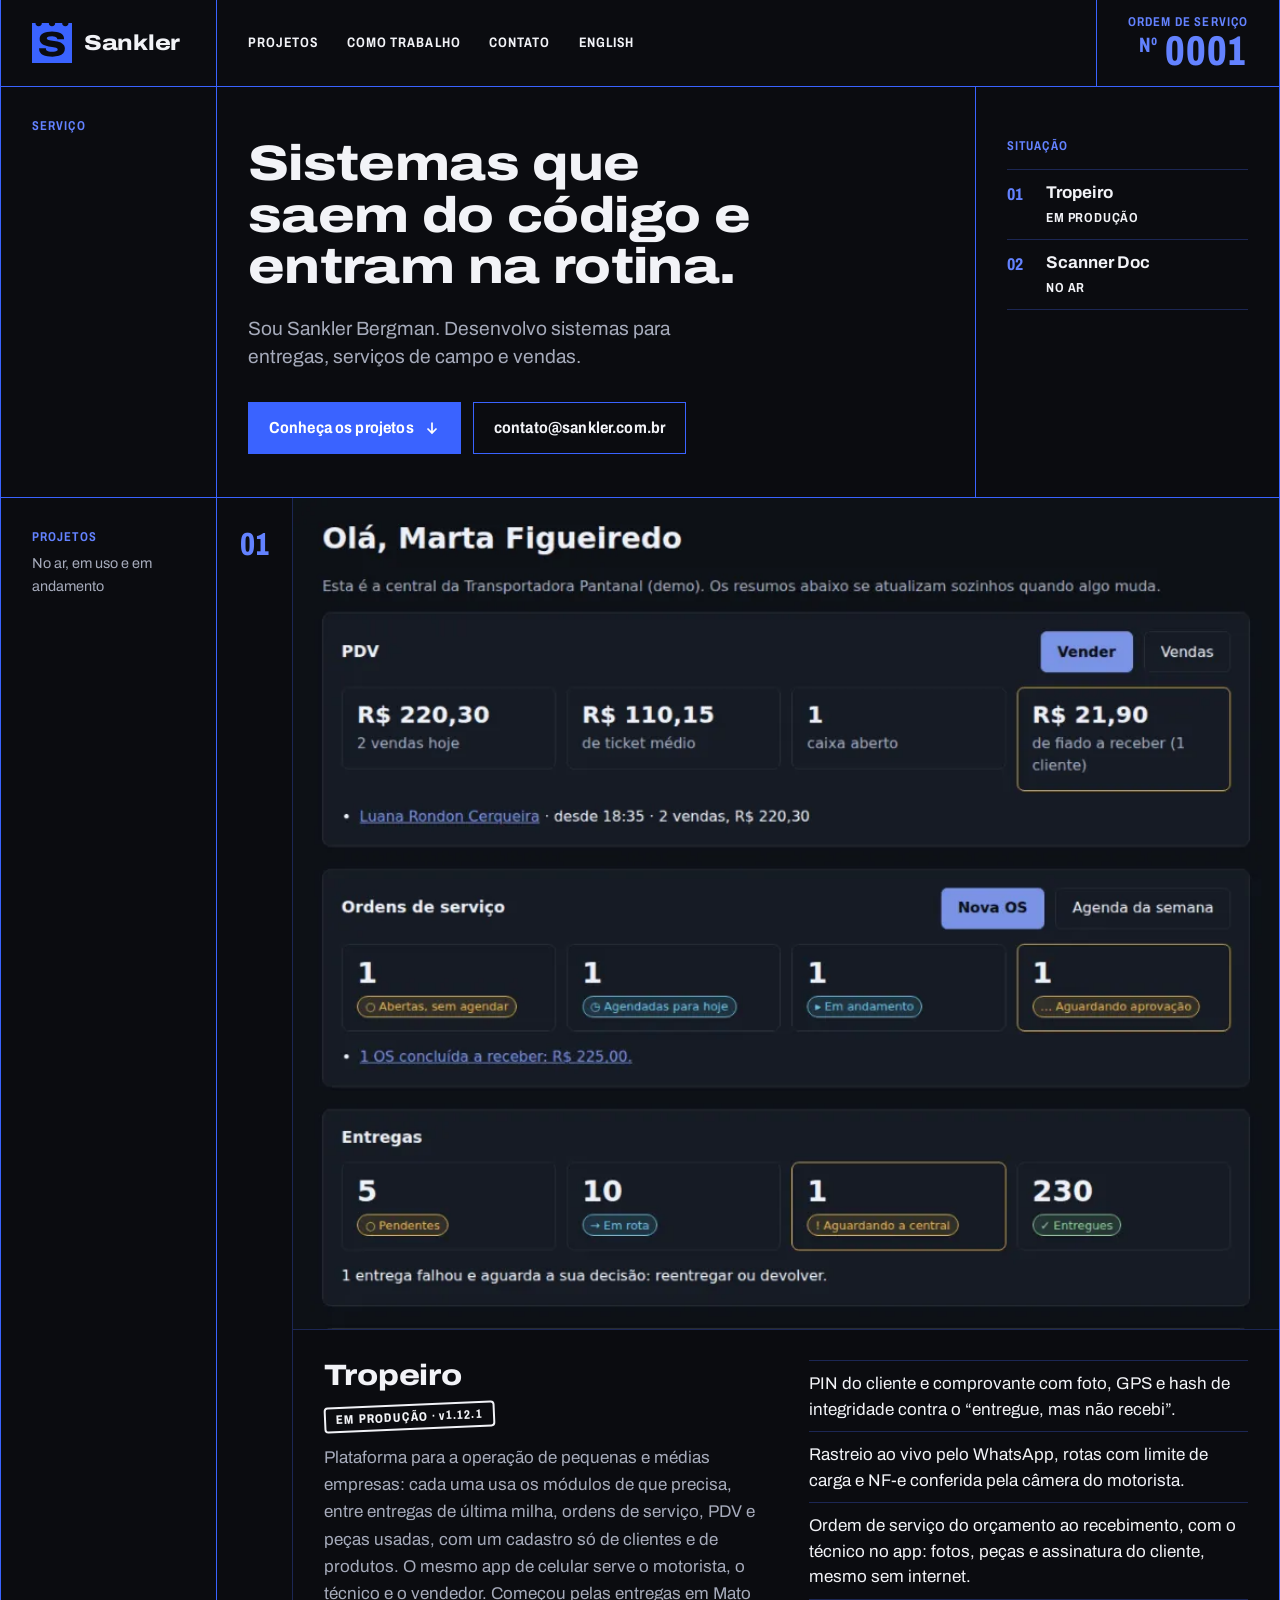
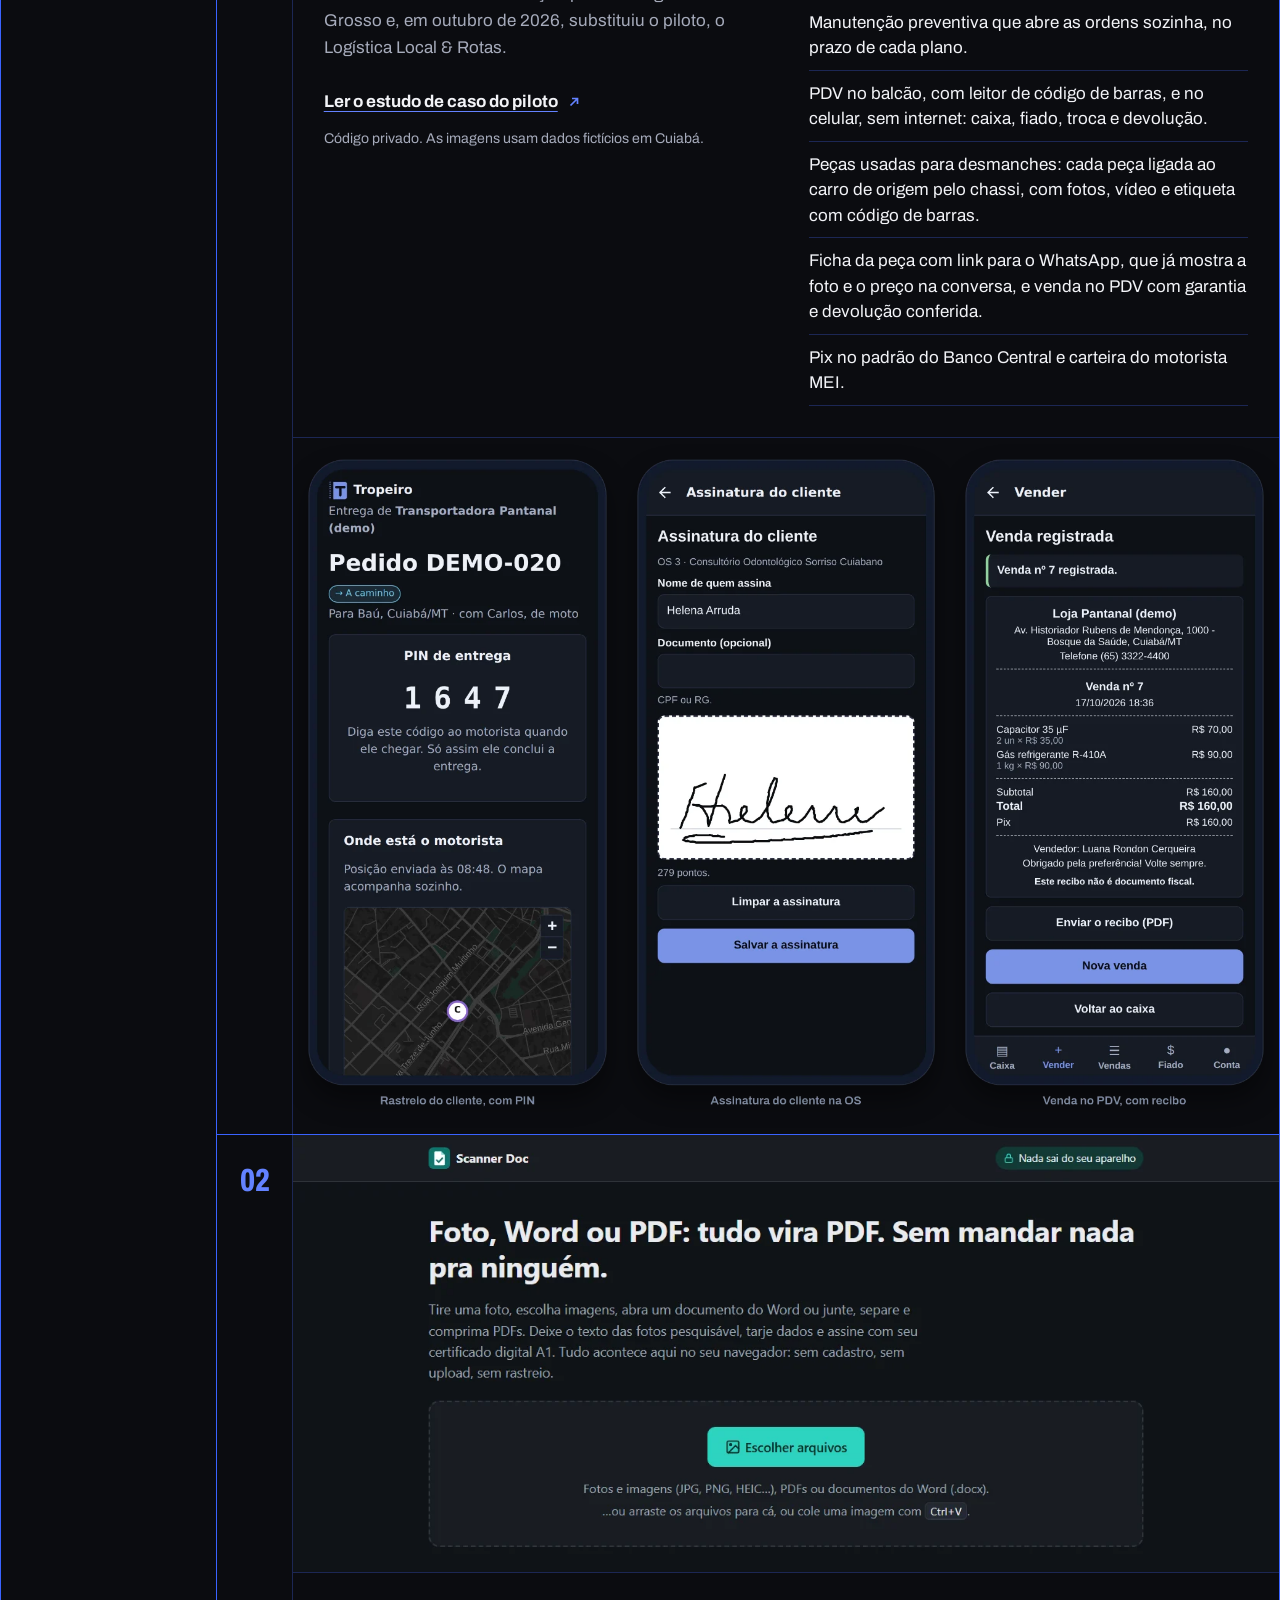
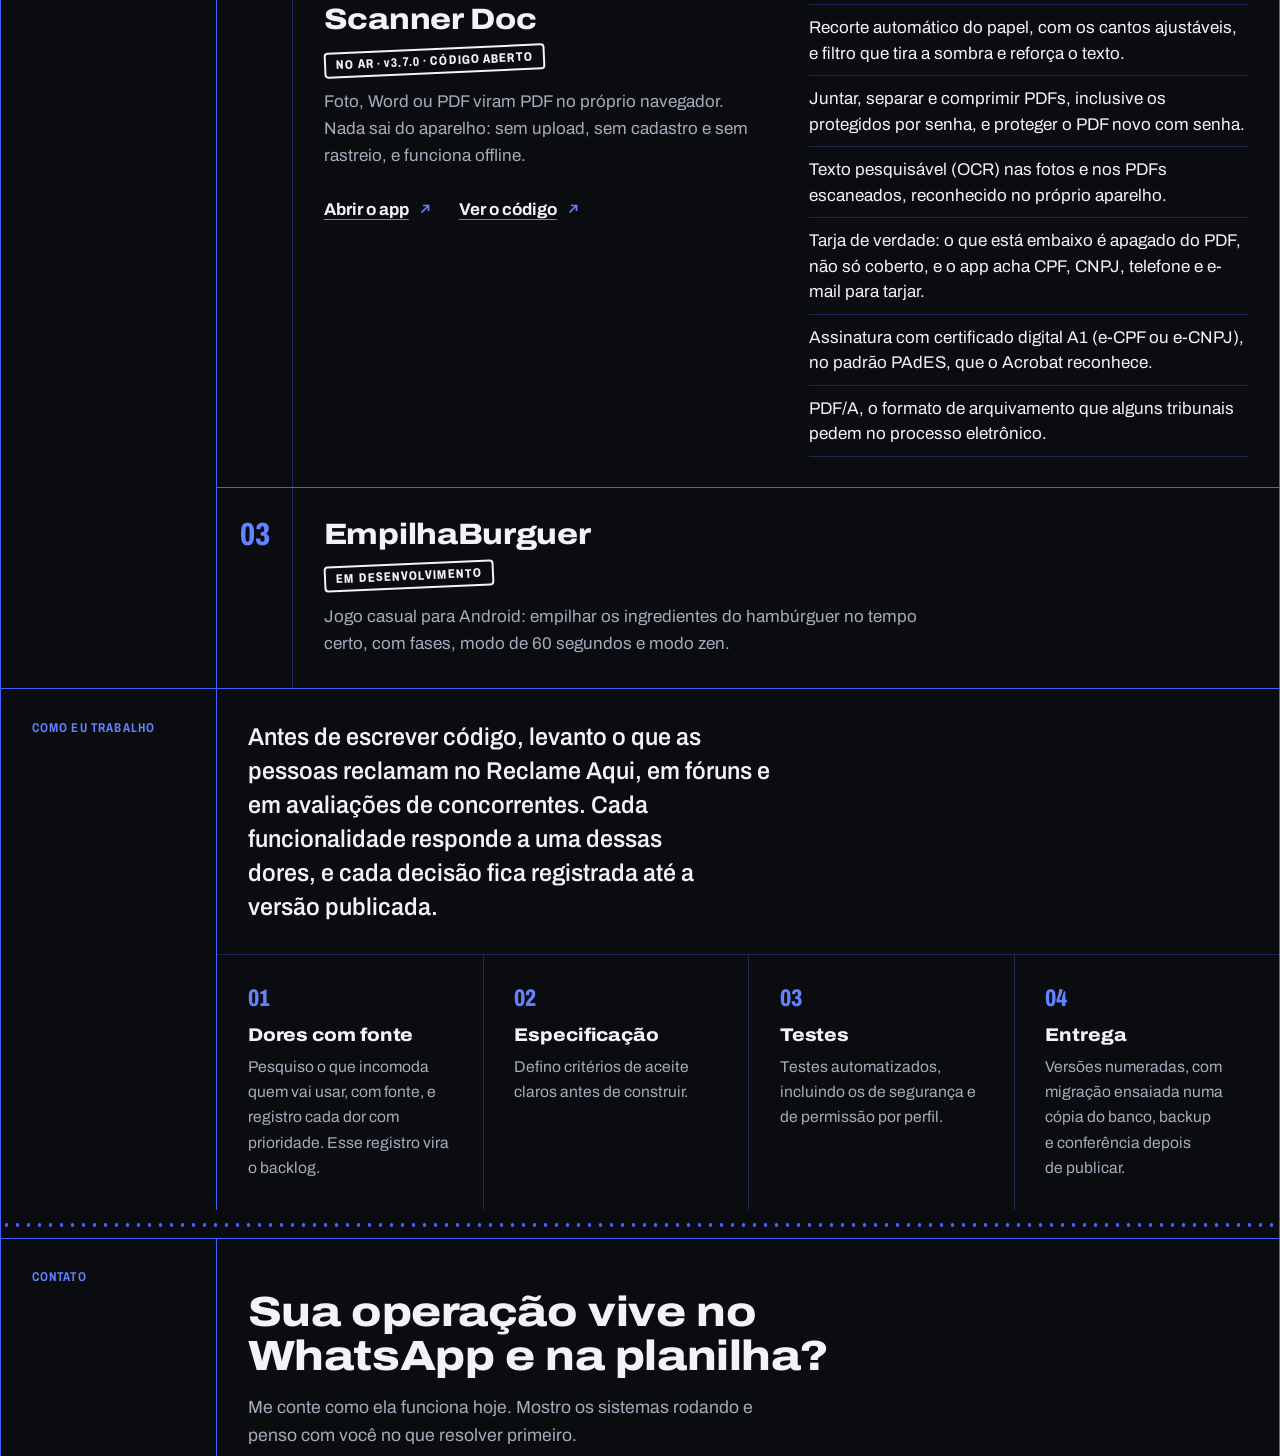
==== index.html @ 523b402a "fix: a pergunta do canhoto é o h2 da seção Contato (#4) A pergunta ("Sua operação vive no WhatsApp e" ====
<!doctype html>
<html lang="pt-BR">
<head>
  <meta charset="utf-8">
  <meta name="viewport" content="width=device-width, initial-scale=1">
  <title>Sankler Bergman · Sistemas para a operação de pequenas e médias empresas</title>
  <meta name="description" content="Desenvolvo sistemas para entregas, serviços de campo e vendas de pequenas e médias empresas, com painel web, app de celular e Pix, a partir das dores reais de quem usa.">
  <meta name="color-scheme" content="dark">
  <meta name="theme-color" content="#050608">
  <link rel="canonical" href="https://sankler.com.br/">
  <link rel="alternate" hreflang="pt-BR" href="https://sankler.com.br/">
  <link rel="alternate" hreflang="en" href="https://sankler.com.br/en/">
  <link rel="alternate" hreflang="x-default" href="https://sankler.com.br/">
  <link rel="icon" href="favicon.ico" sizes="32x32">
  <link rel="icon" href="favicon.svg" type="image/svg+xml">
  <link rel="apple-touch-icon" href="apple-touch-icon.png">
  <meta property="og:type" content="website">
  <meta property="og:locale" content="pt_BR">
  <meta property="og:url" content="https://sankler.com.br/">
  <meta property="og:title" content="Sankler Bergman · Sistemas para a operação de pequenas e médias empresas">
  <meta property="og:description" content="Entregas, serviços de campo e vendas, com painel web, app de celular e Pix, a partir das dores reais de quem usa.">
  <meta property="og:image" content="https://sankler.com.br/assets/og.png">
  <meta property="og:image:width" content="1200">
  <meta property="og:image:height" content="630">
  <meta name="twitter:card" content="summary_large_image">
  <link rel="preload" href="assets/fonts/archivo-latin.woff2" as="font" type="font/woff2" crossorigin>
  <link rel="stylesheet" href="assets/style.css">
</head>
<body>
  <a class="skip" href="#conteudo">Pular para o conteúdo</a>

  <div class="sheet">
    <header class="head">
      <a class="brand" href="./" aria-label="Sankler, página inicial">
        <img src="assets/brand/sankler-simbolo-reduzido.svg" width="40" height="40" alt="">
        <span class="brand-name">Sankler</span>
        <span class="brand-sub">Desenvolvimento de sistemas</span>
      </a>
      <nav class="nav" aria-label="Principal">
        <a href="#projetos">Projetos</a>
        <a href="#como-trabalho">Como trabalho</a>
        <a href="#contato">Contato</a>
        <a href="en/" hreflang="en" lang="en">English</a>
      </nav>
      <p class="order" aria-hidden="true"><span class="field">Ordem de serviço</span> <span class="order-no"><span class="order-sign">Nº</span> 0001</span></p>
    </header>

    <main id="conteudo">
      <section class="row" aria-labelledby="titulo">
        <div class="row-label row-label-quiet"><p class="field">Serviço</p></div>
        <div class="hero">
          <div class="hero-main">
            <h1 id="titulo">Sistemas que saem do código e entram na rotina.</h1>
            <p class="lead">Sou Sankler Bergman. Desenvolvo sistemas para entregas, serviços de campo e vendas.</p>
            <div class="actions">
              <a class="btn btn-primary" href="#projetos">Conheça os projetos <span class="icon icon-down" aria-hidden="true"></span></a>
              <a class="btn" href="mailto:contato@sankler.com.br?subject=Contato%20pelo%20site&amp;body=Empresa%3A%20%0D%0AO%20que%20voc%C3%AAs%20fazem%3A%20%0D%0AComo%20controlam%20a%20opera%C3%A7%C3%A3o%20hoje%3A%20%0D%0A">contato@sankler.com.br</a>
            </div>
          </div>
          <nav class="index" aria-labelledby="titulo-situacao">
            <p class="field" id="titulo-situacao">Situação</p>
            <ol class="index-list">
              <li><a href="#tropeiro"><span class="index-n">01</span><span class="index-t">Tropeiro</span><span class="index-s">Em produção</span></a></li>
              <li><a href="#scanner"><span class="index-n">02</span><span class="index-t">Scanner Doc</span><span class="index-s">No ar</span></a></li>
            </ol>
          </nav>
        </div>
      </section>

      <section id="projetos" class="row" aria-labelledby="titulo-projetos">
        <div class="row-label">
          <h2 class="field" id="titulo-projetos">Projetos</h2>
          <p class="label-note">No ar, em uso e em andamento</p>
        </div>
        <div class="items">
          <article class="item" id="tropeiro" aria-labelledby="titulo-tropeiro">
            <p class="item-n" aria-hidden="true">01</p>
            <div class="item-body">
              <div class="item-text">
                <div class="item-head">
                  <h3 id="titulo-tropeiro">Tropeiro</h3>
                  <p class="stamp">Em produção · <span class="ver">v1.12.1</span></p>
                </div>
                <p>Plataforma para a operação de pequenas e médias empresas: cada uma usa os módulos de que precisa, entre entregas de última milha, ordens de serviço, PDV e peças usadas, com um cadastro só de clientes e de produtos. O mesmo app de celular serve o motorista, o técnico e o vendedor. Começou pelas entregas em Mato Grosso e, em outubro de 2026, substituiu o piloto, o Logística Local &amp; Rotas.</p>
                <p class="links"><a class="go" href="https://github.com/sanklerbergman/logistica-local-rotas-case">Ler o estudo de caso do piloto</a></p>
                <p class="note">Código privado. As imagens usam dados fictícios em Cuiabá.</p>
              </div>
              <ul class="lines">
                <li>PIN do cliente e comprovante com foto, GPS e hash de integridade contra o “entregue, mas não recebi”.</li>
                <li>Rastreio ao vivo pelo WhatsApp, rotas com limite de carga e NF-e conferida pela câmera do motorista.</li>
                <li>Ordem de serviço do orçamento ao recebimento, com o técnico no app: fotos, peças e assinatura do cliente, mesmo sem internet.</li>
                <li>Manutenção preventiva que abre as ordens sozinha, no prazo de cada plano.</li>
                <li>PDV no balcão, com leitor de código de barras, e no celular, sem internet: caixa, fiado, troca e devolução.</li>
                <li>Peças usadas para desmanches: cada peça ligada ao carro de origem pelo chassi, com fotos, vídeo e etiqueta com código de barras.</li>
                <li>Ficha da peça com link para o WhatsApp, que já mostra a foto e o preço na conversa, e venda no PDV com garantia e devolução conferida.</li>
                <li>Pix no padrão do Banco Central e carteira do motorista MEI.</li>
              </ul>
            </div>
            <figure class="item-media">
              <picture>
                <source media="(max-width: 760px)" srcset="assets/img/painel-inicio-escuro-celular.webp" width="912" height="768">
                <img src="assets/img/painel-inicio-escuro.webp" width="1440" height="900" alt="Início da central do Tropeiro, com os resumos ao vivo do PDV, das ordens de serviço e das entregas da empresa" fetchpriority="high">
              </picture>
            </figure>
            <figure class="item-media-end phones">
              <img src="assets/img/celular-rastreio-escuro.webp" width="533" height="1129" loading="lazy" alt="Rastreio do pedido no celular do cliente, com o PIN que confirma o recebimento e o motorista no mapa">
              <img src="assets/img/celular-os-escuro.webp" width="533" height="1129" loading="lazy" alt="App do técnico com a assinatura do cliente, feita com o dedo, na ordem de serviço">
              <img src="assets/img/celular-pdv-escuro.webp" width="533" height="1129" loading="lazy" alt="Venda registrada no PDV do celular, com o recibo, o pagamento por Pix e o botão para enviar o PDF">
            </figure>
          </article>

          <article class="item" id="scanner" aria-labelledby="titulo-scanner">
            <p class="item-n" aria-hidden="true">02</p>
            <div class="item-body">
              <div class="item-text">
                <div class="item-head">
                  <h3 id="titulo-scanner">Scanner Doc</h3>
                  <p class="stamp">No ar · <span class="ver">v3.7.0</span> · código aberto</p>
                </div>
                <p>Foto, Word ou PDF viram PDF no próprio navegador. Nada sai do aparelho: sem upload, sem cadastro e sem rastreio, e funciona offline.</p>
                <p class="links">
                  <a class="go" href="https://scanner.sankler.com.br/">Abrir o app</a>
                  <a class="go" href="https://github.com/sanklerbergman/doc-scanner-pdf-engine">Ver o código</a>
                </p>
              </div>
              <ul class="lines">
                <li>Recorte automático do papel, com os cantos ajustáveis, e filtro que tira a sombra e reforça o texto.</li>
                <li>Juntar, separar e comprimir PDFs, inclusive os protegidos por senha, e proteger o PDF novo com senha.</li>
                <li>Texto pesquisável (OCR) nas fotos e nos PDFs escaneados, reconhecido no próprio aparelho.</li>
                <li>Tarja de verdade: o que está embaixo é apagado do PDF, não só coberto, e o app acha CPF, CNPJ, telefone e e-mail para tarjar.</li>
                <li>Assinatura com certificado digital A1 (e-CPF ou e-CNPJ), no padrão PAdES, que o Acrobat reconhece.</li>
                <li>PDF/A, o formato de arquivamento que alguns tribunais pedem no processo eletrônico.</li>
              </ul>
            </div>
            <figure class="item-media crop-top">
              <img src="assets/img/scanner-escuro.webp" width="1280" height="800" loading="lazy" alt="Tela inicial do Scanner Doc: botão para escolher fotos, PDFs ou documentos do Word e a garantia de que nada sai do aparelho">
            </figure>
          </article>

          <article class="item item-slim" id="empilhaburguer" aria-labelledby="titulo-empilhaburguer">
            <p class="item-n" aria-hidden="true">03</p>
            <div class="item-body">
              <div class="item-head">
                <h3 id="titulo-empilhaburguer">EmpilhaBurguer</h3>
                <p class="stamp">Em desenvolvimento</p>
              </div>
              <p>Jogo casual para Android: empilhar os ingredientes do hambúrguer no tempo certo, com fases, modo de 60 segundos e modo zen.</p>
            </div>
          </article>
        </div>
      </section>

      <section id="como-trabalho" class="row" aria-labelledby="titulo-metodo">
        <div class="row-label"><h2 class="field" id="titulo-metodo">Como eu trabalho</h2></div>
        <div class="method">
          <p class="method-lead">Antes de escrever código, levanto o que as pessoas reclamam no Reclame Aqui, em fóruns e em avaliações de concorrentes. Cada funcionalidade responde a uma dessas dores, e cada decisão fica registrada até a versão publicada.</p>
          <ol class="steps">
            <li>
              <h3>Dores com fonte</h3>
              <p>Pesquiso o que incomoda quem vai usar, com fonte, e registro cada dor com prioridade. Esse registro vira o backlog.</p>
            </li>
            <li>
              <h3>Especificação</h3>
              <p>Defino critérios de aceite claros antes de construir.</p>
            </li>
            <li>
              <h3>Testes</h3>
              <p>Testes automatizados, incluindo os de segurança e de permissão por perfil.</p>
            </li>
            <li>
              <h3>Entrega</h3>
              <p>Versões numeradas, com migração ensaiada numa cópia do banco, backup e conferência depois de publicar.</p>
            </li>
          </ol>
        </div>
      </section>

      <section id="contato" class="row row-stub" aria-labelledby="titulo-contato">
        <div class="row-label row-label-quiet"><p class="field">Contato</p></div>
        <div class="contact">
          <h2 class="contact-q" id="titulo-contato">Sua operação vive no WhatsApp e na planilha?</h2>
          <p class="contact-text">Me conte como ela funciona hoje. Mostro os sistemas rodando e penso com você no que resolver primeiro.</p>
          <div class="actions">
            <a class="btn btn-primary" href="mailto:contato@sankler.com.br?subject=Contato%20pelo%20site&amp;body=Empresa%3A%20%0D%0AO%20que%20voc%C3%AAs%20fazem%3A%20%0D%0AComo%20controlam%20a%20opera%C3%A7%C3%A3o%20hoje%3A%20%0D%0A">contato@sankler.com.br</a>
            <a class="btn" href="https://www.linkedin.com/in/sankler-bergman-64962511b/">Falar no LinkedIn</a>
            <a class="btn" href="https://github.com/sanklerbergman">Ver o GitHub</a>
          </div>
        </div>
      </section>
    </main>

    <footer class="row foot">
      <div class="row-label"><p>© 2026 Sankler Bergman</p></div>
      <div class="foot-text"><p>Sem cookies. Visitas contadas pelo Cloudflare Web Analytics.</p><p class="version">v1.7.1</p></div>
    </footer>
  </div>
  <!-- Cloudflare Web Analytics --><script type='module' src='https://static.cloudflareinsights.com/beacon.min.js' data-cf-beacon='{"token": "7807c7852e47422086e274342e7d65ed"}'></script><!-- End Cloudflare Web Analytics -->
</body>
</html>
---- assets/style.css ----
/* sankler.com.br: uma folha só. A página é um talão de ordem de serviço:
   o azul da marca imprime a grade e os rótulos, o branco é o que foi preenchido.
   Sempre no tema escuro. */

@font-face {
  font-family: "Archivo";
  src: url("fonts/archivo-latin.woff2") format("woff2");
  font-weight: 100 900;
  font-stretch: 62% 125%;
  font-style: normal;
  font-display: swap;
}

:root {
  --desk: #050608;
  --paper: #0b0c10;
  --ink: #f2f3f7;
  --ink-soft: #a6abbb;
  --brand: #3a63ff;
  --brand-strong: #2a4ff0;
  --on-brand: #ffffff;
  --line: #3a63ff;
  --spot: #6382ff;
  --spot-rule: #1c2754;
  --spot-wash: #121a3a;
  --stamp: #f2f3f7;
  --sheet: 1600px;
  --label: 13.5rem;
  --pad: clamp(20px, 2.4vw, 32px);
  --ease-out: cubic-bezier(0.16, 1, 0.3, 1);
  color-scheme: dark;
}

*,
*::before,
*::after { box-sizing: border-box; }

html {
  -webkit-text-size-adjust: 100%;
  scroll-behavior: smooth;
  scrollbar-color: var(--brand) var(--desk);
}

body {
  margin: 0;
  background: var(--desk);
  color: var(--ink);
  font-family: "Archivo", "Segoe UI", system-ui, -apple-system, Roboto, "Helvetica Neue", Arial, sans-serif;
  font-size: 1.0625rem;
  line-height: 1.6;
  text-rendering: optimizeLegibility;
}

::selection { background: var(--brand); color: var(--on-brand); }

img, picture { display: block; max-width: 100%; height: auto; }

a {
  color: inherit;
  text-decoration-color: var(--spot);
  text-decoration-thickness: 1px;
  text-underline-offset: 4px;
}
a:hover { color: var(--spot); text-decoration-thickness: 2px; }

:focus-visible { outline: 2px solid var(--spot); outline-offset: 3px; }

h1, h2, h3 { margin: 0; text-wrap: balance; }
p { margin: 0; text-wrap: pretty; }
figure { margin: 0; }

.skip {
  position: absolute; left: 12px; top: -60px; z-index: 10;
  padding: 10px 14px;
  background: var(--brand); color: var(--on-brand); font-weight: 650; text-decoration: none;
}
.skip:focus { top: 12px; }
.skip:hover { color: var(--on-brand); }

/* Rótulo impresso: a voz do talão. */

.field {
  color: var(--spot);
  font-size: 0.8rem;
  font-weight: 650;
  font-stretch: 75%;
  letter-spacing: 0.09em;
  line-height: 1.3;
  text-transform: uppercase;
}

/* A folha */

.sheet {
  max-width: var(--sheet);
  margin-inline: auto;
  background: var(--paper);
  border-inline: 1px solid var(--line);
  /* O carimbo entra em scale(1.7) e passaria da borda no celular. clip corta sem criar rolagem e não quebra sticky. */
  overflow-x: clip;
}

@media (min-width: 1664px) {
  .sheet { margin-block: 32px; border-block: 1px solid var(--line); }
}

.row {
  display: grid;
  grid-template-columns: var(--label) minmax(0, 1fr);
  border-top: 1px solid var(--line);
}

.row-label {
  padding: var(--pad);
  border-right: 1px solid var(--line);
}

.label-note { color: var(--ink-soft); font-size: 0.9rem; margin-top: 6px; }

section { scroll-margin-top: 12px; }

/* Cabeçalho do talão */

.head {
  display: grid;
  grid-template-columns: var(--label) minmax(0, 1fr) auto;
  align-items: stretch;
}

.brand {
  display: grid;
  grid-template-columns: auto 1fr;
  column-gap: 12px;
  align-content: center;
  align-items: center;
  padding: 18px var(--pad);
  border-right: 1px solid var(--line);
  color: var(--ink);
  text-decoration: none;
}
.brand:hover { color: var(--ink); }
.brand img { width: 40px; height: 40px; align-self: center; }
.brand-name { font-size: 1.35rem; font-weight: 800; font-stretch: 118%; letter-spacing: -0.01em; line-height: 1.05; }
/* O subtítulo só cabe numa linha no celular, onde a marca tem a largura toda. */
.brand-sub { display: none; color: var(--ink-soft); font-size: 0.8rem; font-stretch: 80%; line-height: 1.3; }

.nav {
  display: flex;
  flex-wrap: wrap;
  align-items: center;
  gap: 0 4px;
  padding: 10px calc(var(--pad) - 12px);
}
.nav a {
  display: inline-flex; align-items: center; min-height: 44px; padding: 0 12px;
  color: var(--ink);
  font-size: 0.86rem; font-weight: 650; font-stretch: 78%;
  letter-spacing: 0.08em; text-transform: uppercase; text-decoration: none;
}
.nav a:hover { color: var(--spot); text-decoration: underline; text-decoration-thickness: 2px; }

.order {
  display: flex; flex-direction: column; justify-content: center; align-items: flex-end;
  padding: 14px var(--pad);
  border-left: 1px solid var(--line);
  text-align: right;
}
.order-no {
  color: var(--spot);
  font-size: 2.6rem; font-weight: 800; font-stretch: 70%;
  font-variant-numeric: tabular-nums;
  letter-spacing: 0.02em; line-height: 1;
}
.order-sign { font-size: 0.5em; font-weight: 700; letter-spacing: 0; vertical-align: 0.6em; margin-right: 2px; }

/* Serviço */

.hero {
  display: grid;
  grid-template-columns: minmax(0, 1fr) 19rem;
}

.hero-main { padding: clamp(28px, 4vw, 56px) var(--pad) clamp(28px, 3.4vw, 48px); }

.hero h1 {
  font-size: clamp(2.1rem, 3.9vw, 4.5rem);
  font-weight: 800;
  font-stretch: 118%;
  letter-spacing: -0.012em;
  line-height: 1.03;
}

.lead {
  color: var(--ink-soft);
  font-size: clamp(1.1rem, 1.5vw, 1.3rem);
  line-height: 1.5;
  max-width: 44ch;
  margin-top: 22px;
}

.actions { display: flex; flex-wrap: wrap; gap: 12px; margin-top: 30px; }

.btn {
  display: inline-flex; align-items: center; justify-content: center; gap: 10px;
  min-height: 48px; padding: 12px 20px;
  border: 1px solid var(--line);
  background: transparent; color: var(--ink);
  font-size: 1rem; font-weight: 700; font-stretch: 88%; letter-spacing: 0.01em;
  text-decoration: none;
  transition: background-color 0.18s var(--ease-out), color 0.18s var(--ease-out);
}
.btn:hover { background: var(--spot-wash); color: var(--ink); }
.btn-primary { background: var(--brand); border-color: var(--brand); color: var(--on-brand); }
.btn-primary:hover { background: var(--brand-strong); color: var(--on-brand); }

.icon {
  display: inline-block; flex: none; width: 1em; height: 1em;
  background: currentColor;
  -webkit-mask: var(--glyph) center / contain no-repeat;
  mask: var(--glyph) center / contain no-repeat;
}
.icon-down { --glyph: url("data:image/svg+xml,%3Csvg xmlns='http://www.w3.org/2000/svg' viewBox='0 0 16 16'%3E%3Cpath d='M8 2.5v10M3.5 8.5 8 13l4.5-4.5' fill='none' stroke='%23000' stroke-width='1.7'/%3E%3C/svg%3E"); }

.index {
  display: flex; flex-direction: column;
  padding: clamp(28px, 4vw, 56px) var(--pad) var(--pad);
  border-left: 1px solid var(--line);
}
.index-list { list-style: none; margin: 14px 0 0; padding: 0; border-top: 1px solid var(--spot-rule); }
.index-list li { border-bottom: 1px solid var(--spot-rule); }
.index-list a {
  display: grid; grid-template-columns: 2.1rem 1fr; column-gap: 6px;
  padding: 12px 0 11px;
  text-decoration: none;
}
.index-n {
  grid-row: span 2;
  color: var(--spot); font-weight: 750; font-stretch: 75%;
  font-variant-numeric: tabular-nums; line-height: 1.5;
}
.index-t { font-weight: 700; line-height: 1.3; }
.index-s { color: var(--stamp); font-size: 0.82rem; font-weight: 650; font-stretch: 80%; letter-spacing: 0.06em; text-transform: uppercase; margin-top: 3px; }
.index-list a:hover .index-t { color: var(--spot); text-decoration: underline; text-decoration-thickness: 2px; text-underline-offset: 4px; }

/* Projetos: cada um é um item da OS, com a imagem encostada nas linhas. */

.item {
  display: grid;
  grid-template-columns: 4.75rem minmax(0, 1fr);
}
.item + .item { border-top: 1px solid var(--line); }

.item-n {
  grid-row: span 2;
  padding: var(--pad) 0;
  border-right: 1px solid var(--spot-rule);
  color: var(--spot);
  font-size: 2rem; font-weight: 800; font-stretch: 70%;
  font-variant-numeric: tabular-nums;
  line-height: 1; text-align: center;
}
.item-slim .item-n { grid-row: auto; }
.item:has(.item-media-end) .item-n { grid-row: span 3; }

.item-media { grid-column: 2; grid-row: 1; border-bottom: 1px solid var(--spot-rule); }
.item-media img { width: 100%; }
/* A captura do Scanner Doc termina logo abaixo da área de envio, sem texto cortado. */
.item-media.crop-top img { aspect-ratio: 1280 / 568; object-fit: cover; object-position: top; }

/* A segunda imagem do item fecha o item, depois do texto que ela mostra. */
.item-media-end { grid-column: 2; grid-row: 3; border-top: 1px solid var(--spot-rule); }

/* Os três celulares lado a lado; no celular viram uma faixa que corre para o lado. */
.phones { display: grid; grid-template-columns: repeat(3, minmax(0, 1fr)); }
.phones img { width: 100%; }

.item-body { grid-column: 2; grid-row: 2; padding: var(--pad); }
.item-slim .item-body { grid-row: 1; }
.item-body:has(.lines) {
  display: grid;
  grid-template-columns: minmax(0, 1fr) minmax(0, 1fr);
  column-gap: calc(var(--pad) * 1.5);
  align-items: start;
}

.item-body p { color: var(--ink-soft); margin-top: 14px; max-width: 60ch; }

.item h3 {
  font-size: clamp(1.5rem, 2.3vw, 2rem);
  font-weight: 800; font-stretch: 115%;
  letter-spacing: -0.01em; line-height: 1.08;
}

.stamp {
  display: inline-block;
  padding: 4px 10px 3px;
  border: 2px solid var(--stamp);
  border-radius: 4px;
  color: var(--stamp);
  font-size: 0.78rem; font-weight: 750; font-stretch: 78%;
  letter-spacing: 0.09em; line-height: 1.2; text-transform: uppercase;
  white-space: nowrap;
  transform: rotate(-2.5deg);
}
.item-body .stamp { color: var(--stamp); margin-top: 12px; }
.stamp .ver { text-transform: none; }

.lines { list-style: none; margin: 0; padding: 0; border-top: 1px solid var(--spot-rule); }
.lines li { padding: 10px 0 9px; border-bottom: 1px solid var(--spot-rule); line-height: 1.5; }

.item-body .links { display: flex; flex-wrap: wrap; gap: 8px 26px; margin-top: 18px; }
.go {
  display: inline-flex; align-items: center; gap: 8px; min-height: 44px;
  color: var(--ink); font-weight: 700;
  text-decoration: underline; text-decoration-color: var(--spot);
}
.go::after {
  content: ""; width: 0.95em; height: 0.95em; flex: none;
  background: var(--spot);
  -webkit-mask: url("data:image/svg+xml,%3Csvg xmlns='http://www.w3.org/2000/svg' viewBox='0 0 16 16'%3E%3Cpath d='M4.5 11.5l7-7M6 4.5h5.5V10' fill='none' stroke='%23000' stroke-width='1.7'/%3E%3C/svg%3E") center / contain no-repeat;
  mask: url("data:image/svg+xml,%3Csvg xmlns='http://www.w3.org/2000/svg' viewBox='0 0 16 16'%3E%3Cpath d='M4.5 11.5l7-7M6 4.5h5.5V10' fill='none' stroke='%23000' stroke-width='1.7'/%3E%3C/svg%3E") center / contain no-repeat;
  transition: transform 0.2s var(--ease-out);
}
.go:hover::after { transform: translate(2px, -2px); }

.item-body .note { font-size: 0.88rem; margin-top: 4px; }

/* Como eu trabalho */

.method-lead {
  padding: var(--pad);
  font-size: clamp(1.2rem, 1.9vw, 1.55rem);
  font-weight: 560; font-stretch: 94%;
  line-height: 1.4;
  max-width: 46ch;
}

.steps {
  list-style: none; margin: 0; padding: 0;
  display: grid; grid-template-columns: repeat(4, minmax(0, 1fr));
  border-top: 1px solid var(--spot-rule);
  counter-reset: passo;
}
.steps li { counter-increment: passo; padding: var(--pad); }
.steps li + li { border-left: 1px solid var(--spot-rule); }
.steps li::before {
  content: counter(passo, decimal-leading-zero);
  display: block;
  color: var(--spot);
  font-size: 1.5rem; font-weight: 800; font-stretch: 70%;
  font-variant-numeric: tabular-nums; line-height: 1;
}
.steps h3 { font-size: 1.15rem; font-weight: 800; font-stretch: 110%; letter-spacing: -0.005em; line-height: 1.2; margin-top: 14px; }
.steps p { color: var(--ink-soft); font-size: 0.98rem; margin-top: 8px; }

/* Contato: o canhoto, depois do picote. */

.row-stub { position: relative; border-top: 0; margin-top: 28px; }
.row-stub::before {
  content: "";
  position: absolute; left: 0; right: 0; top: -15px; height: 4px;
  background: radial-gradient(circle, var(--line) 1.6px, transparent 2.1px) 0 50% / 11px 4px repeat-x;
}
.row-stub::after {
  content: "";
  position: absolute; left: 0; right: 0; top: 0;
  border-top: 1px solid var(--line);
}

.contact { padding: clamp(28px, 4vw, 56px) var(--pad); }
.contact-q {
  font-size: clamp(1.75rem, 3.3vw, 2.8rem);
  font-weight: 800; font-stretch: 115%;
  letter-spacing: -0.01em; line-height: 1.05;
  max-width: 24ch;
}
.contact-text { color: var(--ink-soft); font-size: 1.1rem; max-width: 52ch; margin-top: 16px; }

/* Rodapé */

.foot { color: var(--ink-soft); font-size: 0.9rem; }
.foot .row-label { padding-block: 20px; }
.foot-text { display: flex; flex-wrap: wrap; justify-content: space-between; gap: 4px 24px; padding: 20px var(--pad); }
.version { font-variant-numeric: tabular-nums; }

/* O carimbo bate quando o item chega à tela. Sem suporte, ele já está lá. */

@media (prefers-reduced-motion: no-preference) {
  @supports (animation-timeline: view()) {
    .item .stamp {
      animation: carimbo var(--ease-out) both;
      animation-timeline: view();
      animation-range: entry 35% cover 30%;
    }
  }
}

@keyframes carimbo {
  from { opacity: 0; transform: rotate(-10deg) scale(1.7); }
  45% { opacity: 1; }
  to { opacity: 1; transform: rotate(-2.5deg) scale(1); }
}

/* Telas menores */

@media (max-width: 1080px) {
  :root { --label: 10.5rem; }
  .hero { grid-template-columns: 1fr; }
  .index { border-left: 0; border-top: 1px solid var(--line); padding-top: var(--pad); }
  .item { grid-template-columns: 4rem minmax(0, 1fr); }
  .steps { grid-template-columns: repeat(2, minmax(0, 1fr)); }
  .steps li:nth-child(3) { border-left: 0; }
  .steps li:nth-child(n + 3) { border-top: 1px solid var(--spot-rule); }
}

@media (max-width: 900px) {
  .item-body:has(.lines) { display: block; }
  .item-body .lines { margin-top: 18px; }
}

@media (max-width: 760px) {
  :root { --pad: 18px; }
  .row { grid-template-columns: 1fr; }
  .row-label { border-right: 0; border-bottom: 1px solid var(--spot-rule); padding-block: 12px; }
  .label-note { display: inline; margin: 0 0 0 10px; font-size: 0.85rem; }
  .label-note::before { content: "· "; }
  .row-label .field { display: inline; }
  .row-label-quiet {
    position: absolute; width: 1px; height: 1px; padding: 0; overflow: hidden;
    clip-path: inset(50%); white-space: nowrap;
  }

  .head { grid-template-columns: 1fr auto; }
  .brand { border-right: 0; padding-block: 14px; }
  .brand-sub { display: block; }
  .brand img { grid-row: span 2; width: 34px; height: 34px; }
  .brand-name { font-size: 1.3rem; }
  .order { padding-block: 12px; }
  .order-no { font-size: 2rem; }
  .nav { grid-column: 1 / -1; grid-row: 2; border-top: 1px solid var(--line); padding: 2px 6px; justify-content: space-between; }
  .nav a { padding: 0 8px; font-size: 0.8rem; }

  .hero-main { padding-top: 28px; }
  .actions .btn { flex: 1 1 100%; }

  .item { grid-template-columns: 3rem minmax(0, 1fr); }
  .item-media, .item-media-end { grid-column: 1 / -1; }
  .item-n { grid-row: 2; font-size: 1.5rem; padding-top: 22px; }
  .item-slim .item-n { grid-row: 1; }
  .item:has(.item-media-end) .item-n { grid-row: 2; }

  .phones {
    display: flex;
    overflow-x: auto;
    scroll-snap-type: x mandatory;
    overscroll-behavior-x: contain;
    scrollbar-width: thin;
  }
  .phones img { flex: 0 0 80%; width: 80%; scroll-snap-align: center; }
  .phones:focus-visible { outline-offset: -2px; }

  .steps { grid-template-columns: 1fr; }
  .steps li + li { border-left: 0; border-top: 1px solid var(--spot-rule); }

  .foot .row-label { border-bottom: 0; padding-bottom: 0; }
  .foot-text { padding-top: 4px; }
}

@media (prefers-reduced-motion: reduce) {
  html { scroll-behavior: auto; }
  .btn, .go::after { transition: none; }
}
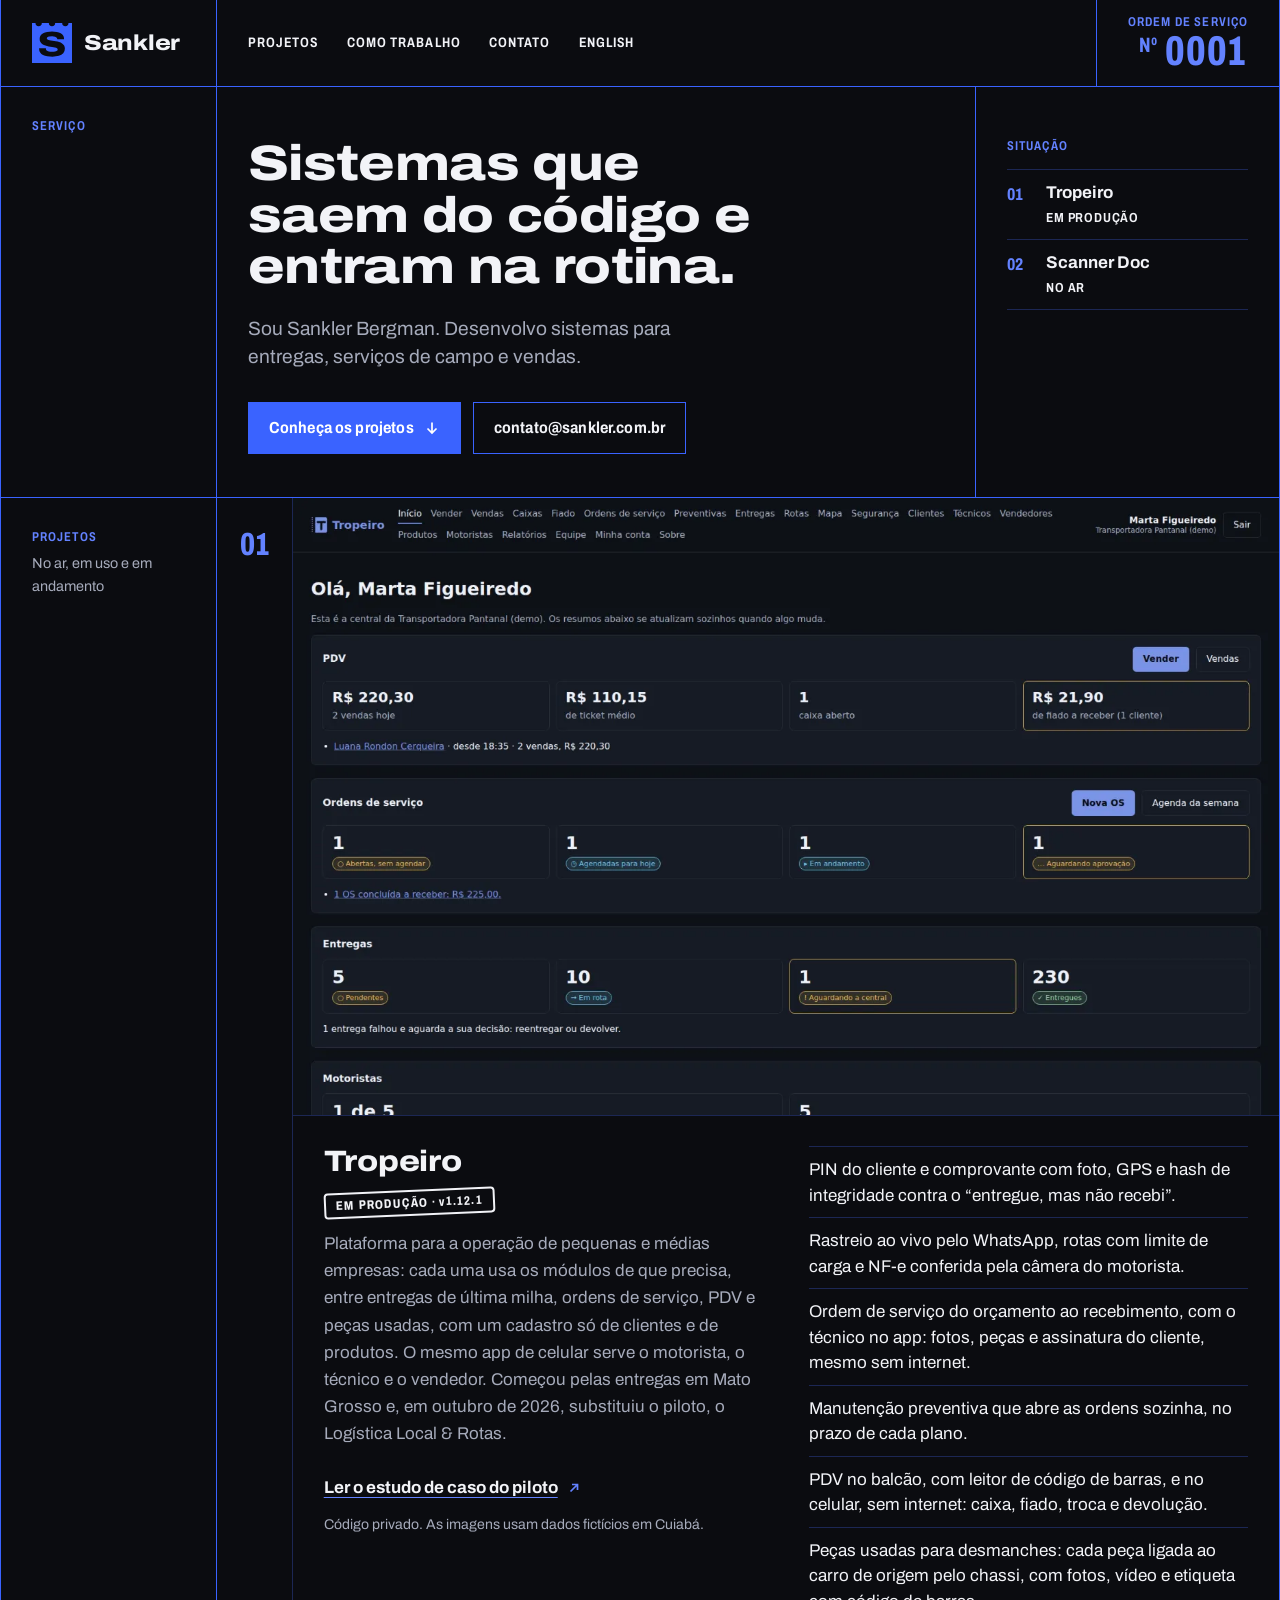
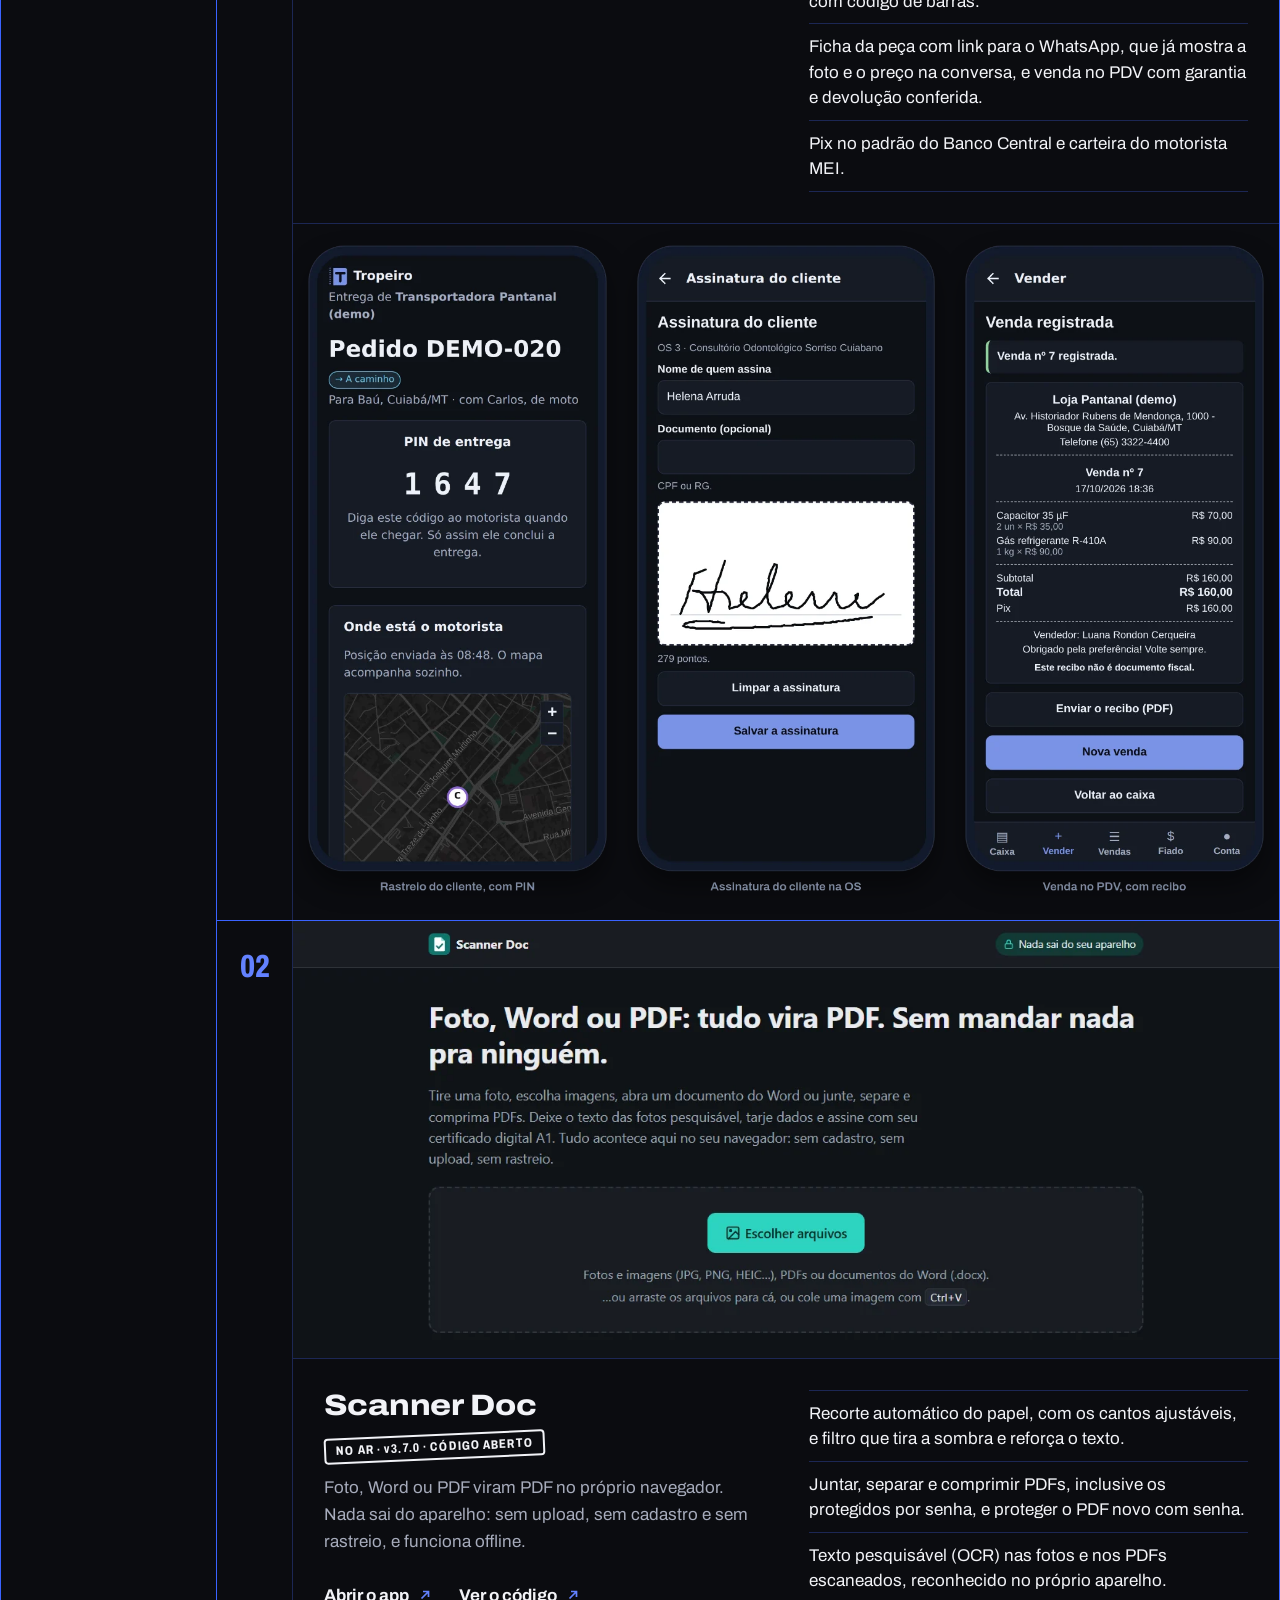
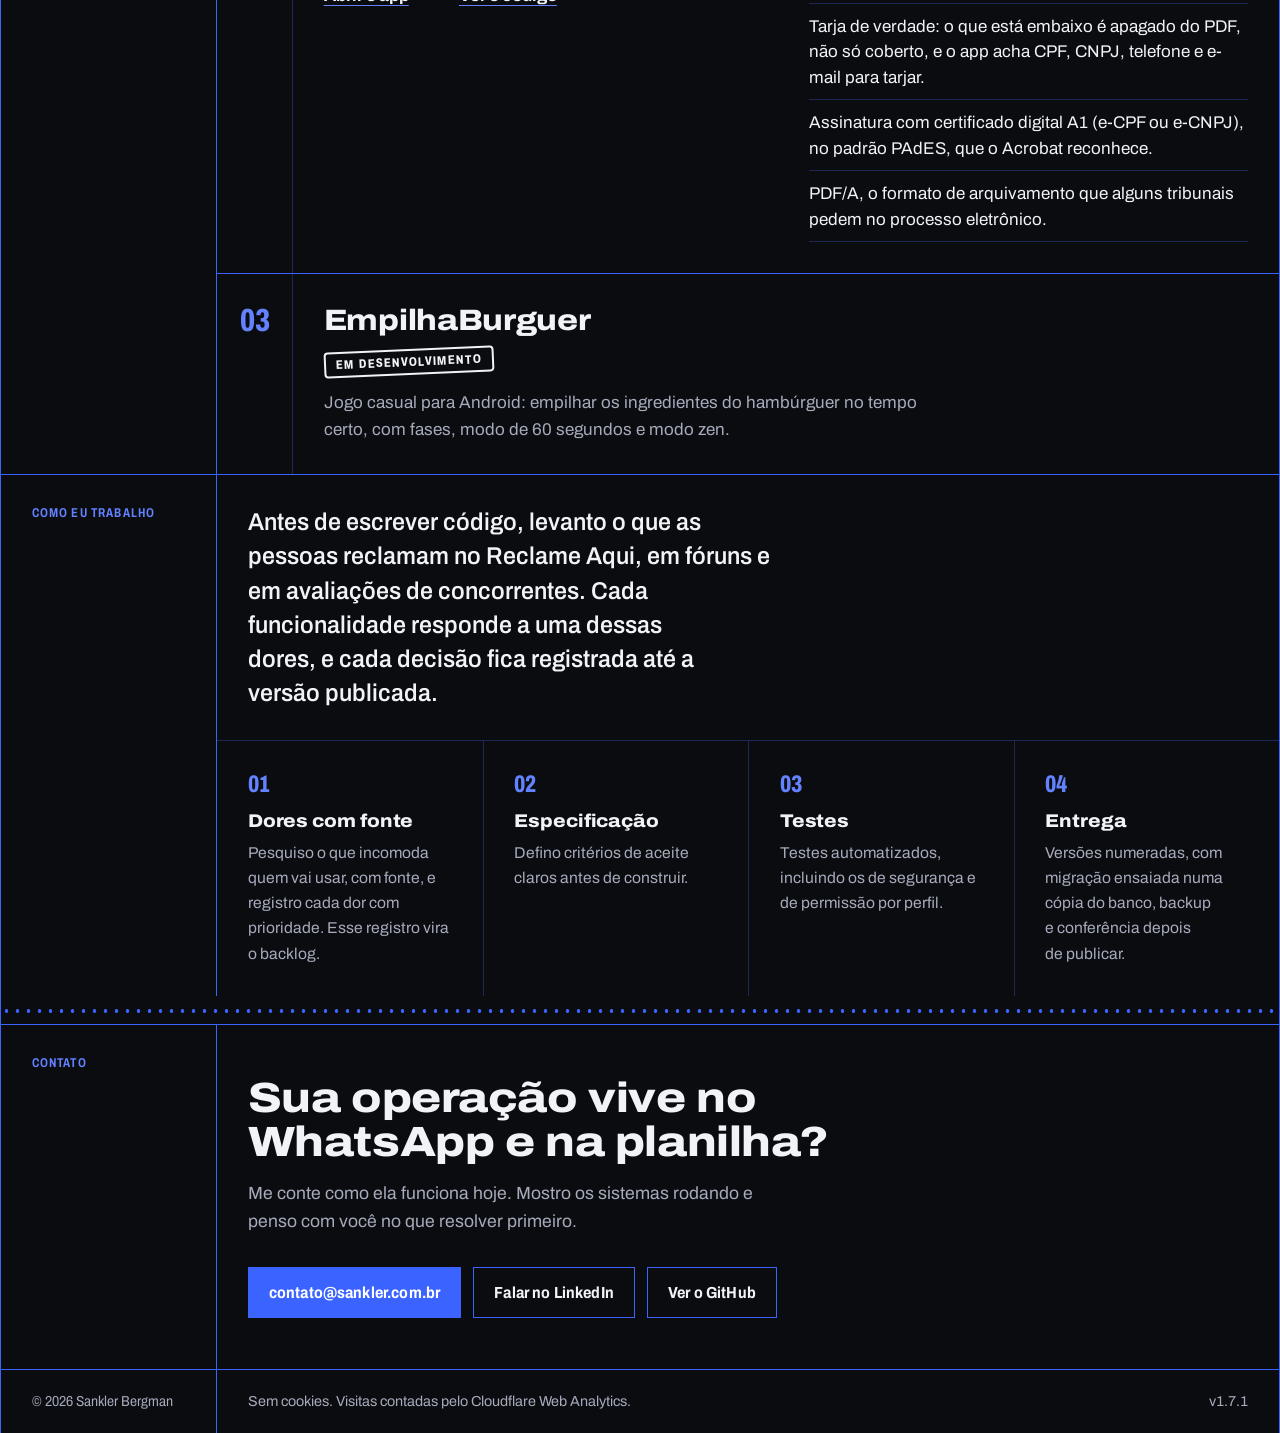
==== commit 580c7a12: "fix: "© 2026 Sankler Bergman" numa linha a 1440px, sem partir o nome (#6) Na coluna de rótulos do ro" ====
--- a/index.html
+++ b/index.html
@@ -190,7 +190,7 @@
     </main>
 
     <footer class="row foot">
-      <div class="row-label"><p>© 2026 Sankler Bergman</p></div>
+      <div class="row-label"><p>© 2026 <span>Sankler Bergman</span></p></div>
       <div class="foot-text"><p>Sem cookies. Visitas contadas pelo Cloudflare Web Analytics.</p><p class="version">v1.7.1</p></div>
     </footer>
   </div>
--- a/assets/style.css
+++ b/assets/style.css
@@ -380,6 +380,9 @@
 
 .foot { color: var(--ink-soft); font-size: 0.9rem; }
 .foot .row-label { padding-block: 20px; }
+/* O nome não se parte: onde a coluna é estreita, a quebra cai depois do ano. */
+.foot .row-label p { font-stretch: 85%; }
+.foot .row-label span { white-space: nowrap; }
 .foot-text { display: flex; flex-wrap: wrap; justify-content: space-between; gap: 4px 24px; padding: 20px var(--pad); }
 .version { font-variant-numeric: tabular-nums; }
 
@@ -466,6 +469,22 @@
   .foot-text { padding-top: 4px; }
 }
 
+/* Celular estreito: o subtítulo da marca e a navegação continuam numa linha cada. */
+
+@media (max-width: 400px) {
+  .brand { padding-inline: 14px; column-gap: 10px; }
+  .order { padding-inline: 14px; }
+  .order .field { font-size: 0.72rem; letter-spacing: 0.05em; }
+  .order-no { font-size: 1.75rem; }
+  .nav { padding-inline: 2px; }
+  .nav a { padding: 0 6px; letter-spacing: 0.04em; }
+}
+
+@media (max-width: 340px) {
+  .order .field { display: none; }
+  .nav a { padding: 0 4px; font-size: 0.74rem; letter-spacing: 0.02em; }
+}
+
 @media (prefers-reduced-motion: reduce) {
   html { scroll-behavior: auto; }
   .btn, .go::after { transition: none; }
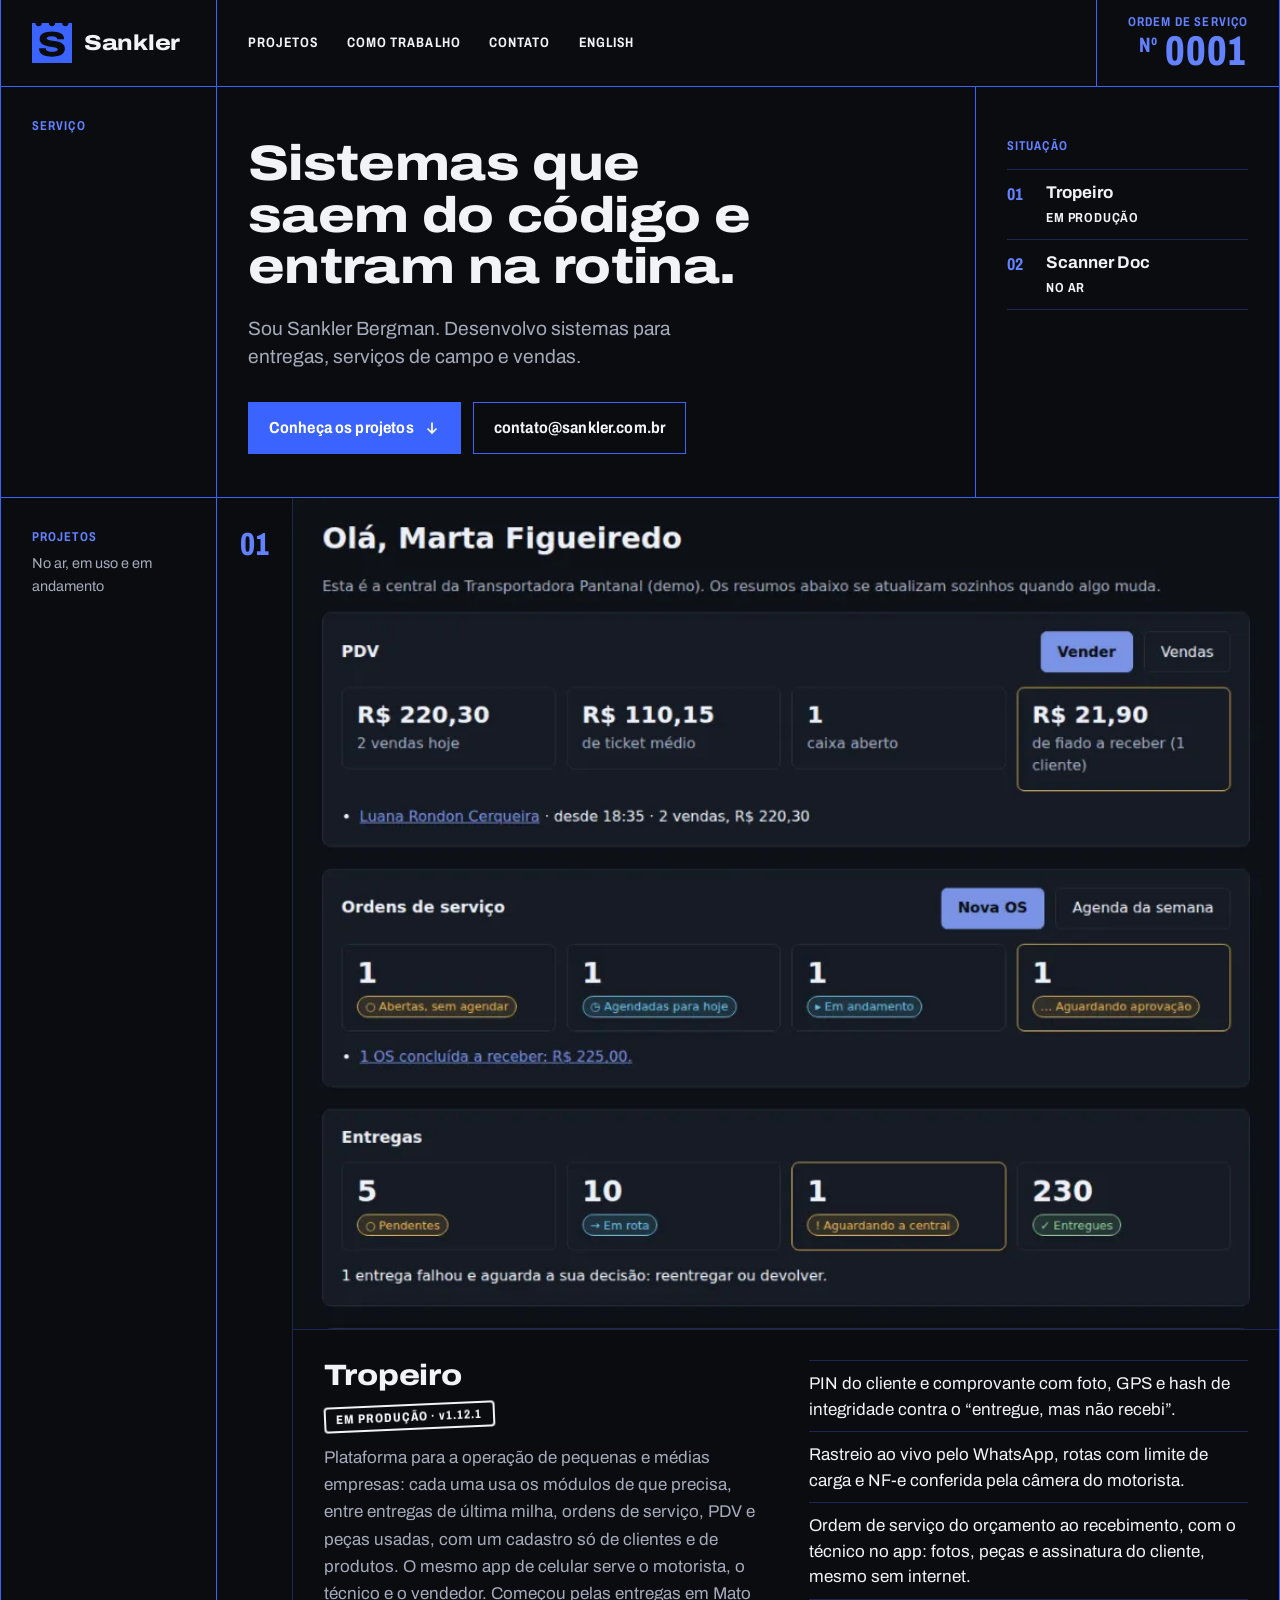
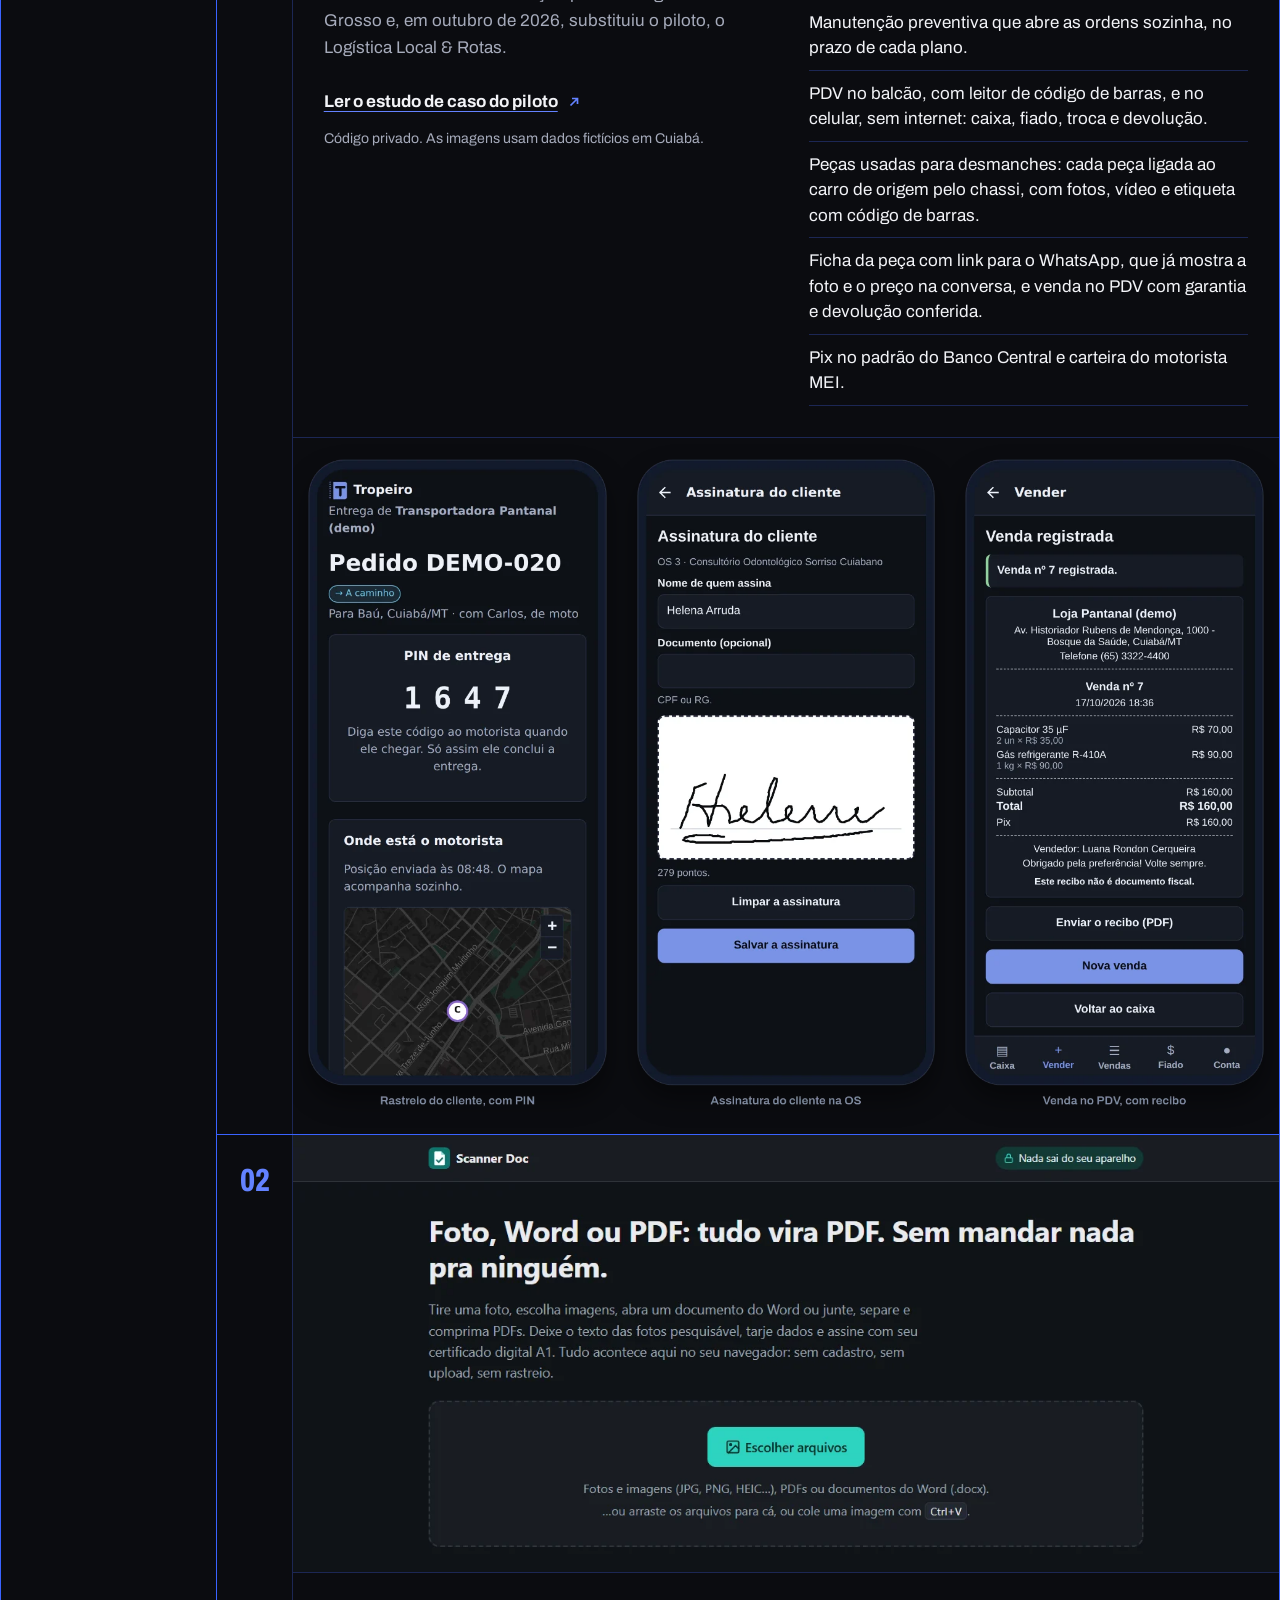
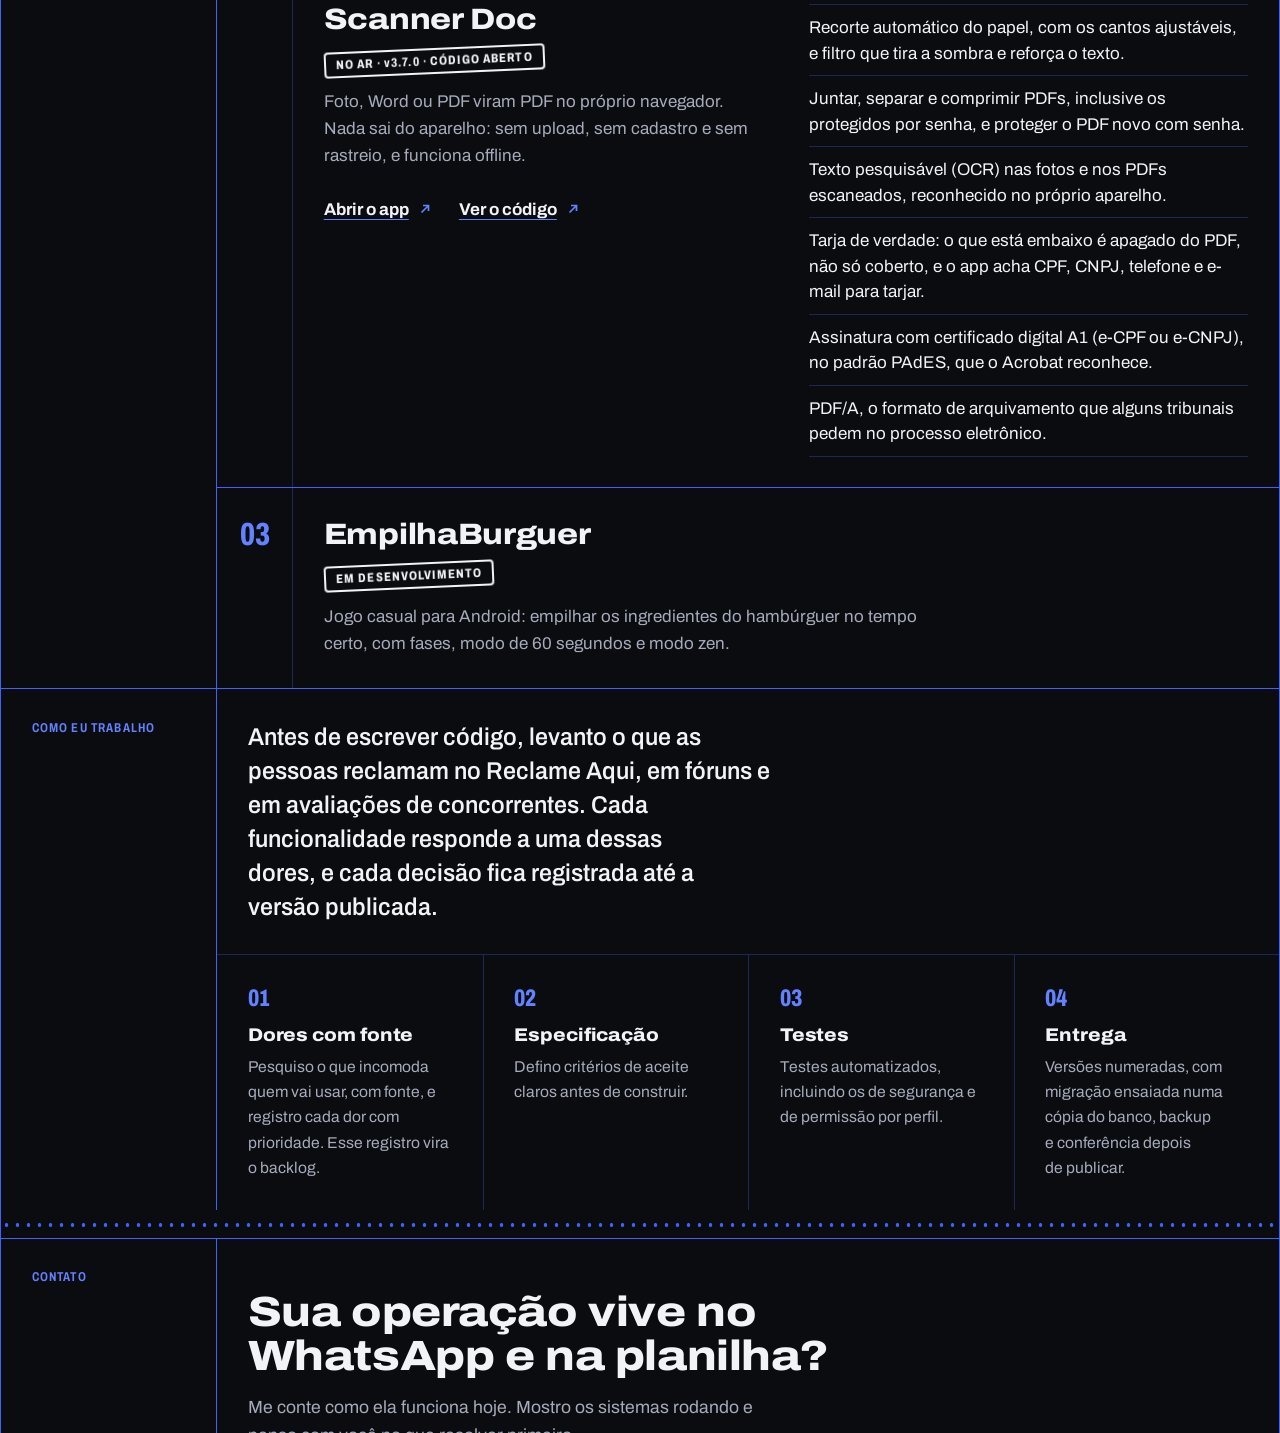
==== commit 4997a0b2: "feat: o rótulo "Projetos" acompanha a linha enquanto ela rola (#7) A linha dos projetos é alta, e o " ====
--- a/index.html
+++ b/index.html
@@ -69,8 +69,10 @@
 
       <section id="projetos" class="row" aria-labelledby="titulo-projetos">
         <div class="row-label">
-          <h2 class="field" id="titulo-projetos">Projetos</h2>
-          <p class="label-note">No ar, em uso e em andamento</p>
+          <div>
+            <h2 class="field" id="titulo-projetos">Projetos</h2>
+            <p class="label-note">No ar, em uso e em andamento</p>
+          </div>
         </div>
         <div class="items">
           <article class="item" id="tropeiro" aria-labelledby="titulo-tropeiro">
--- a/assets/style.css
+++ b/assets/style.css
@@ -117,6 +117,11 @@
 
 .label-note { color: var(--ink-soft); font-size: 0.9rem; margin-top: 6px; }
 
+/* No desktop, o rótulo acompanha a linha enquanto ela rola (a linha dos projetos é alta). */
+@media (min-width: 761px) {
+  .row-label > * { position: sticky; top: 16px; }
+}
+
 section { scroll-margin-top: 12px; }
 
 /* Cabeçalho do talão */
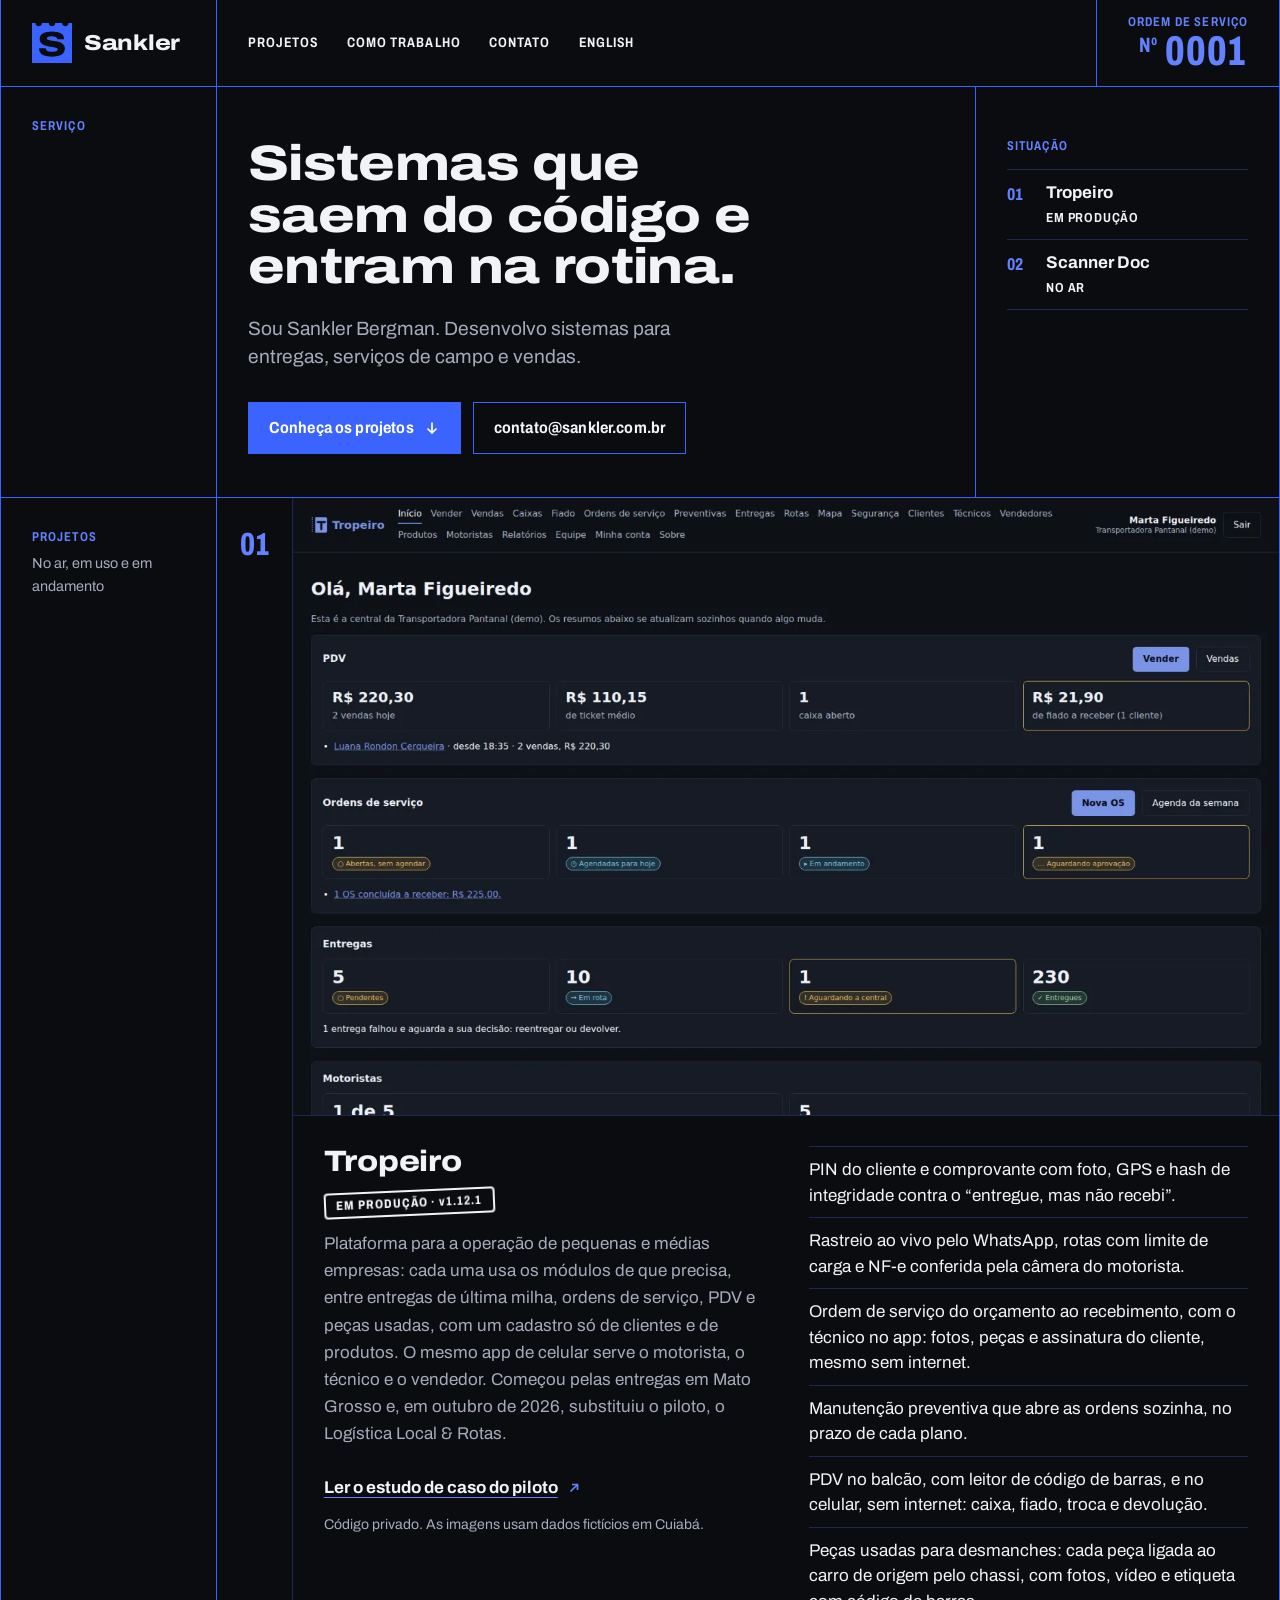
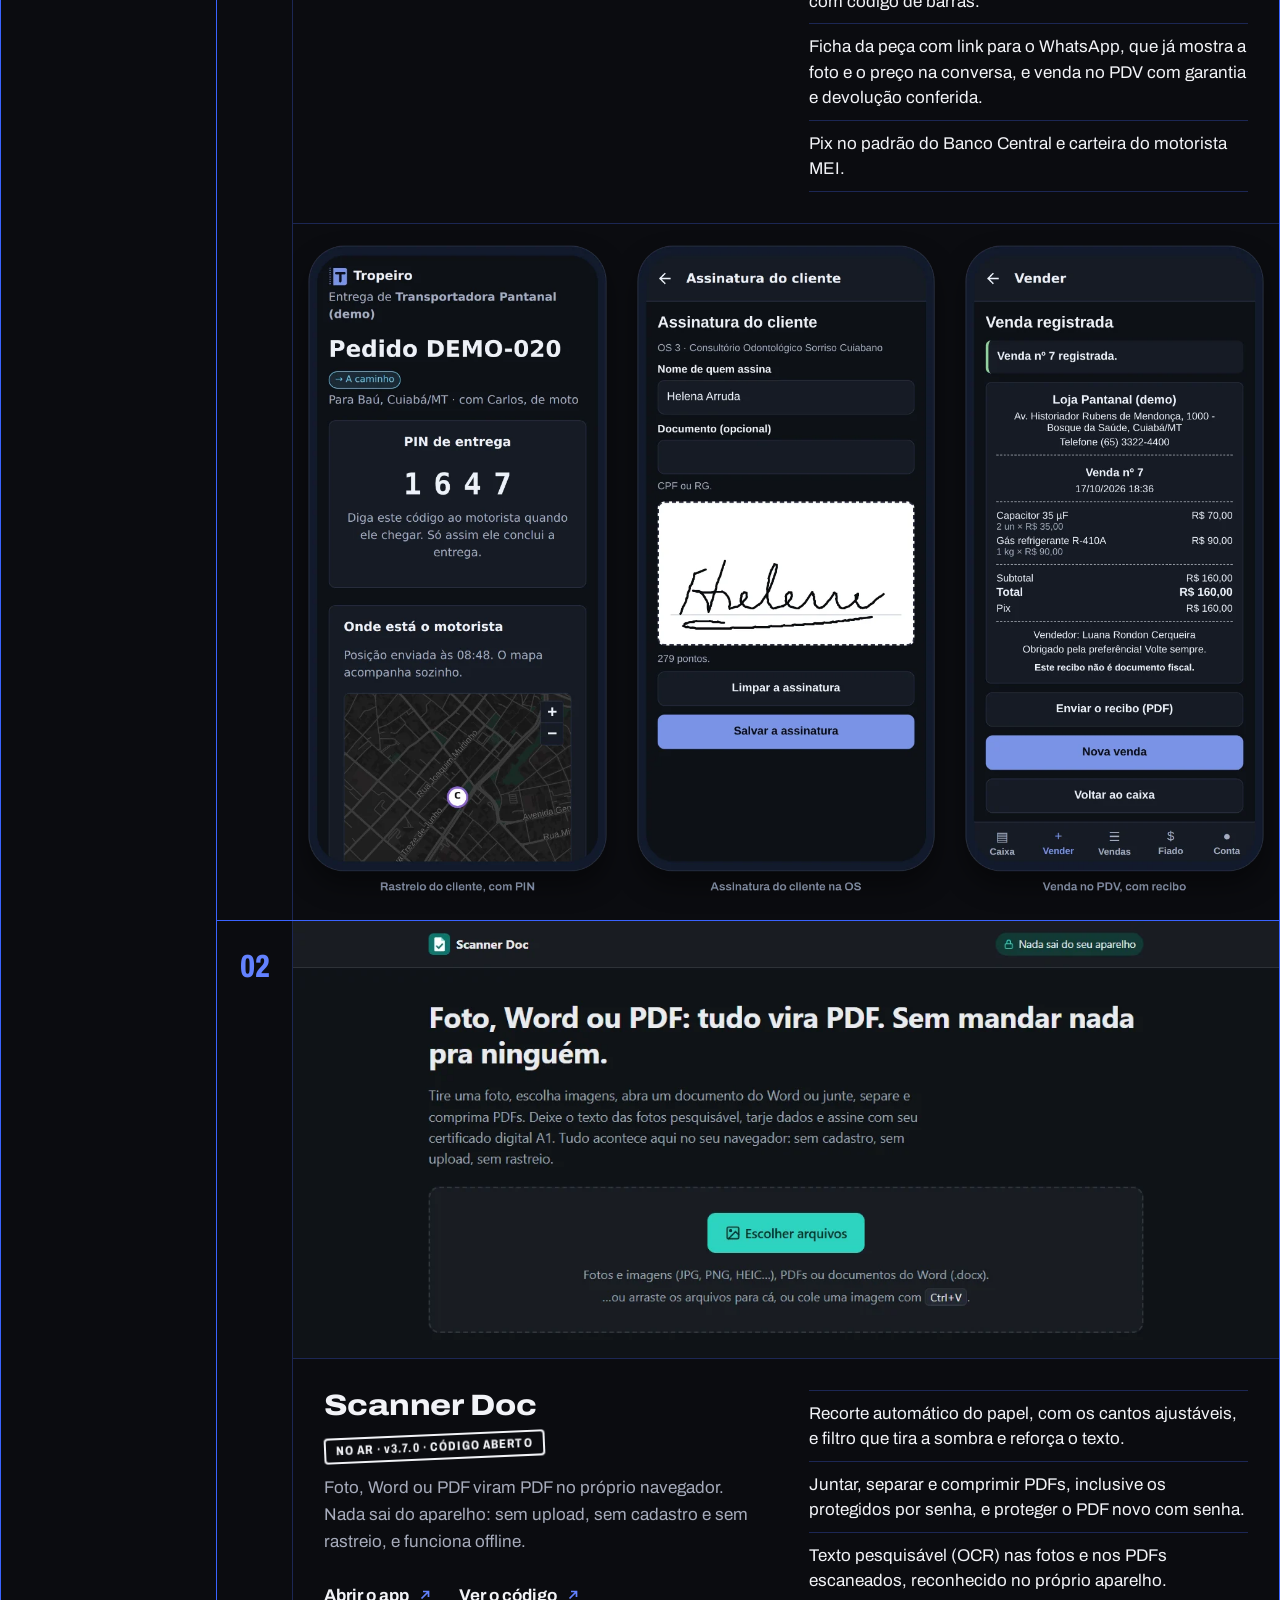
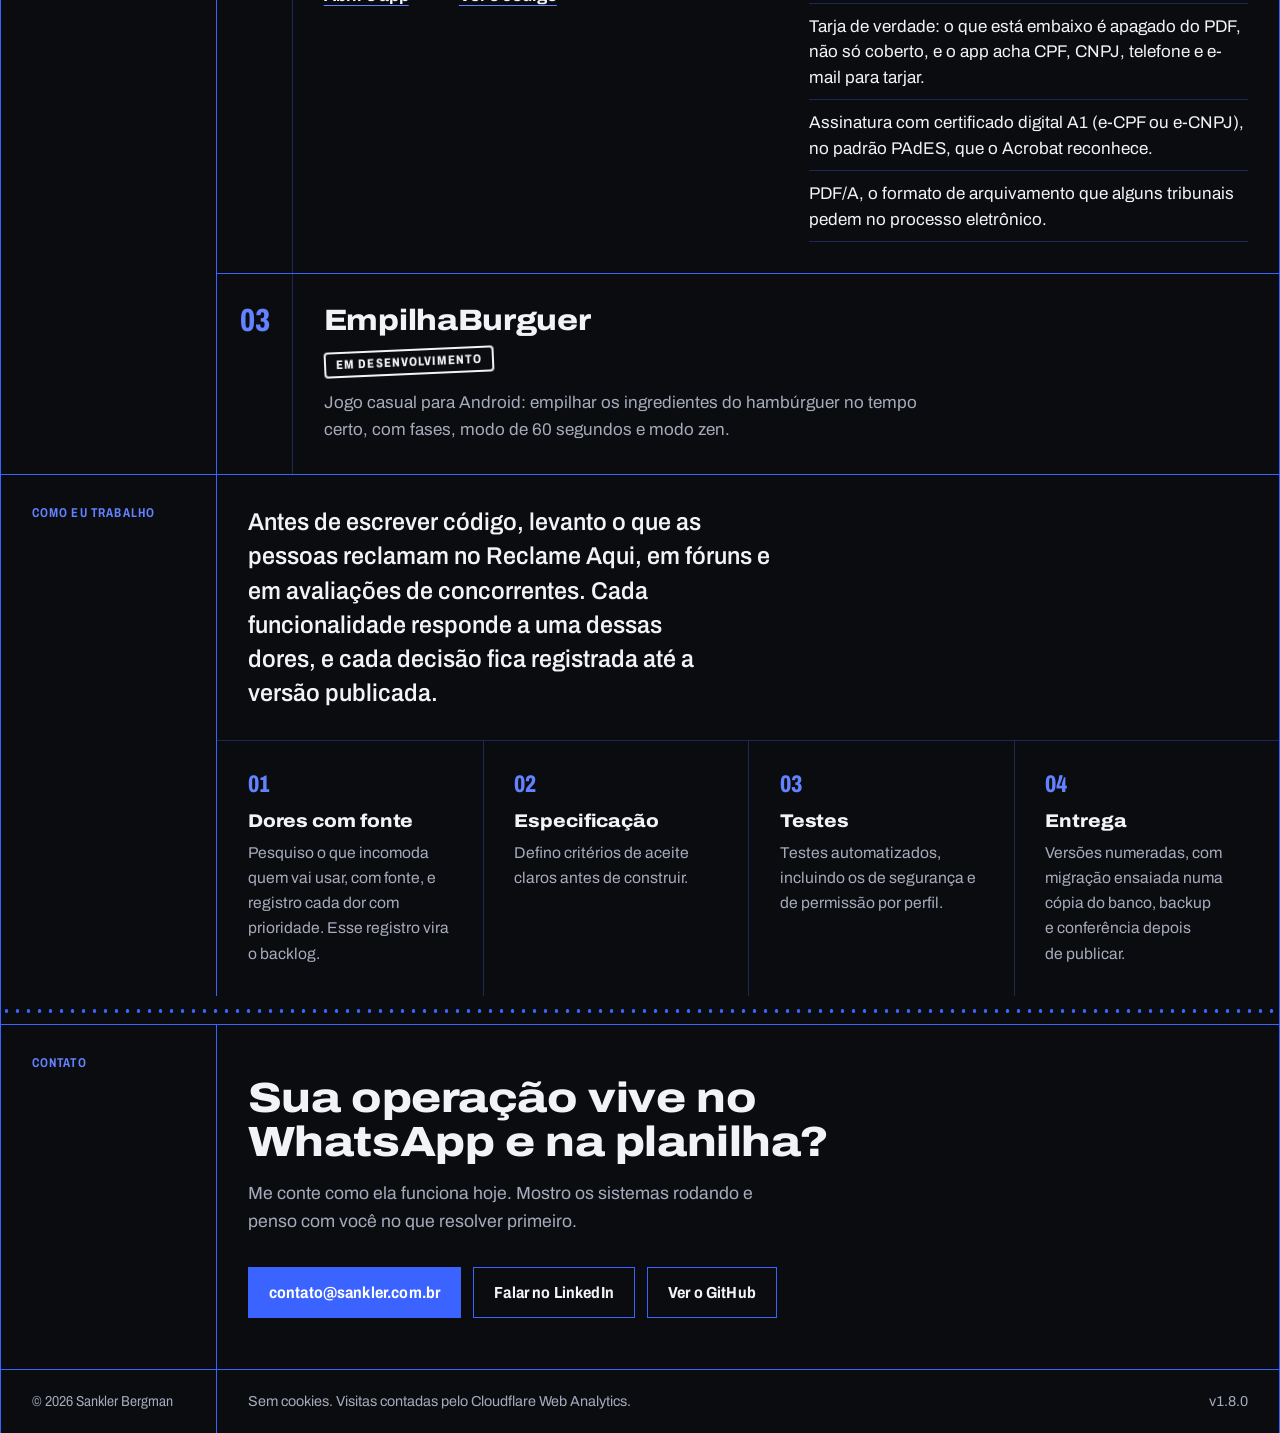
==== commit 0a72093a: "chore: versão 1.8.0 (#3 a #10) Entram o rótulo que acompanha a rolagem (#7) e o título novo em inglê" ====
--- a/index.html
+++ b/index.html
@@ -193,7 +193,7 @@
 
     <footer class="row foot">
       <div class="row-label"><p>© 2026 <span>Sankler Bergman</span></p></div>
-      <div class="foot-text"><p>Sem cookies. Visitas contadas pelo Cloudflare Web Analytics.</p><p class="version">v1.7.1</p></div>
+      <div class="foot-text"><p>Sem cookies. Visitas contadas pelo Cloudflare Web Analytics.</p><p class="version">v1.8.0</p></div>
     </footer>
   </div>
   <!-- Cloudflare Web Analytics --><script type='module' src='https://static.cloudflareinsights.com/beacon.min.js' data-cf-beacon='{"token": "7807c7852e47422086e274342e7d65ed"}'></script><!-- End Cloudflare Web Analytics -->
--- a/assets/style.css
+++ b/assets/style.css
@@ -195,6 +195,11 @@
   line-height: 1.03;
 }
 
+/* A folha para de crescer em 1600px: daí em diante o título fica maior e preenche a coluna, em vez de quebrar em linhas curtas. */
+@media (min-width: 1600px) {
+  .hero h1 { font-size: 5.25rem; }
+}
+
 .lead {
   color: var(--ink-soft);
   font-size: clamp(1.1rem, 1.5vw, 1.3rem);
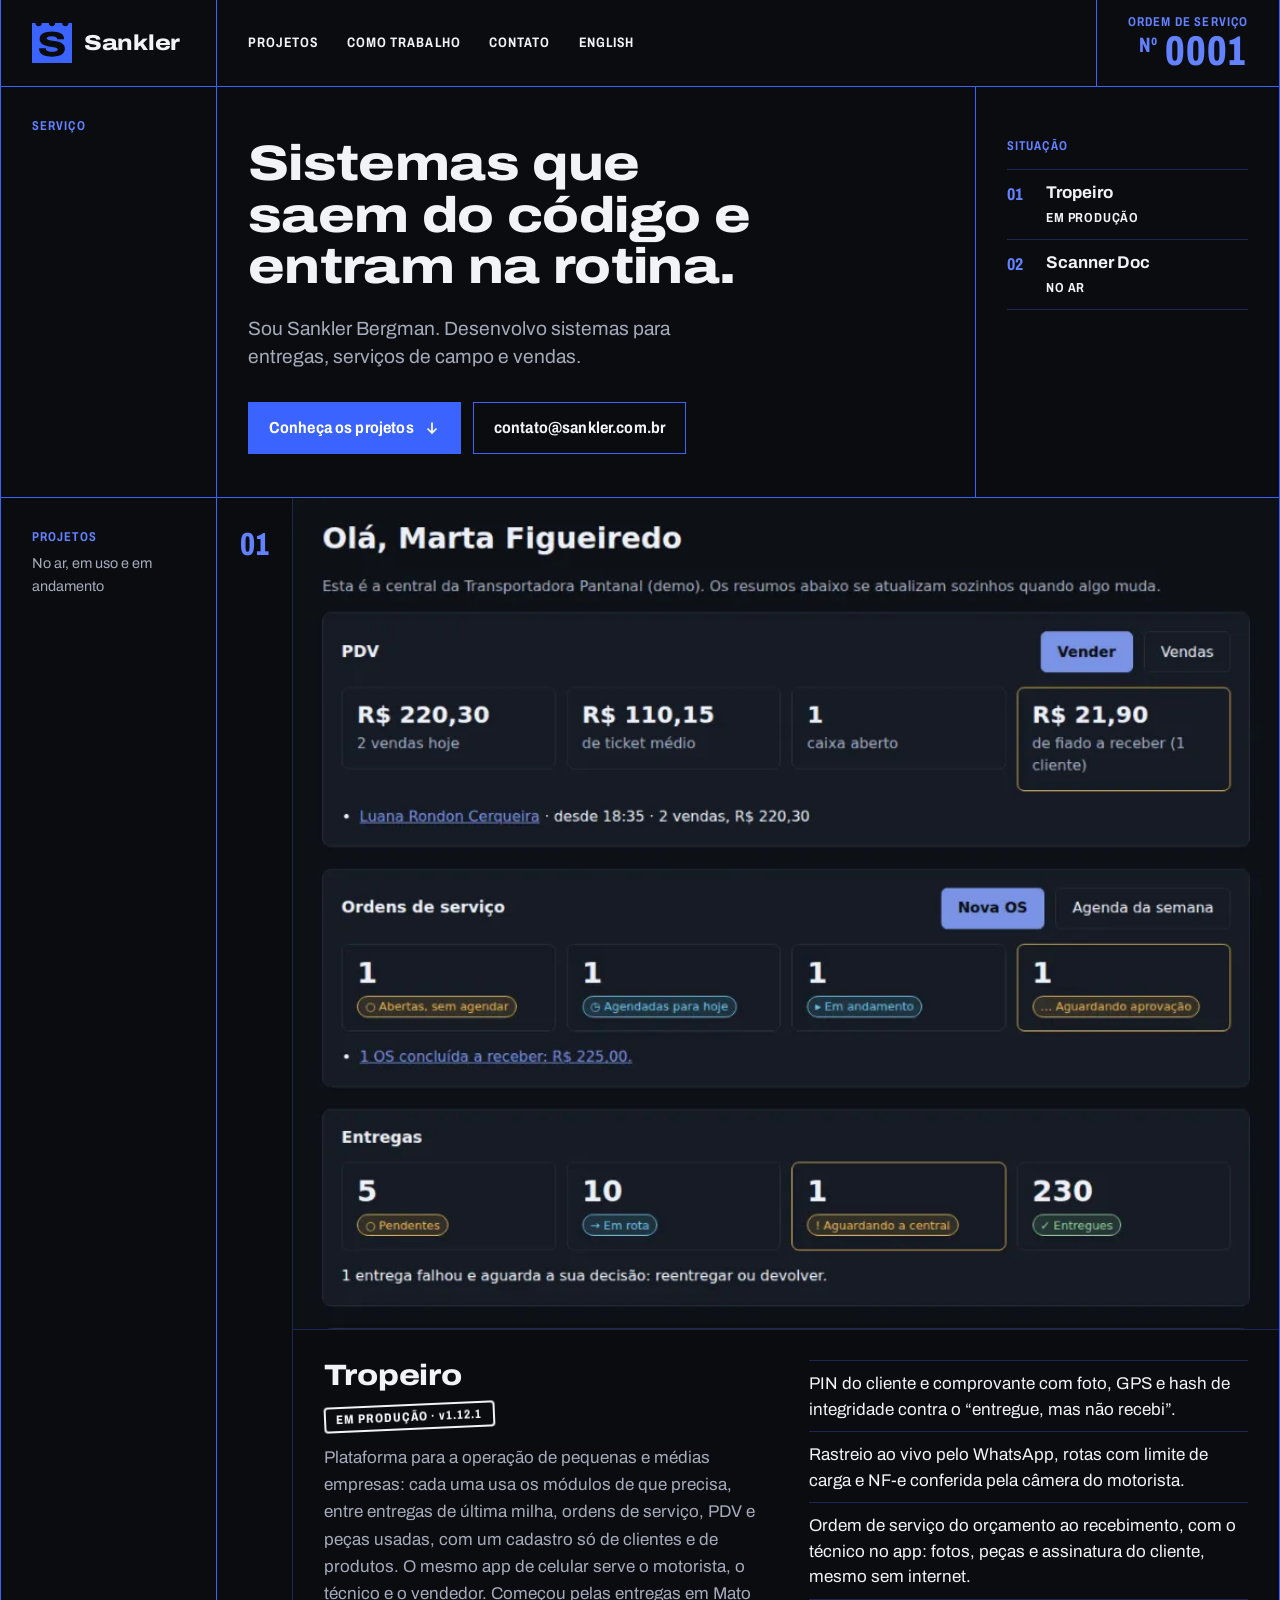
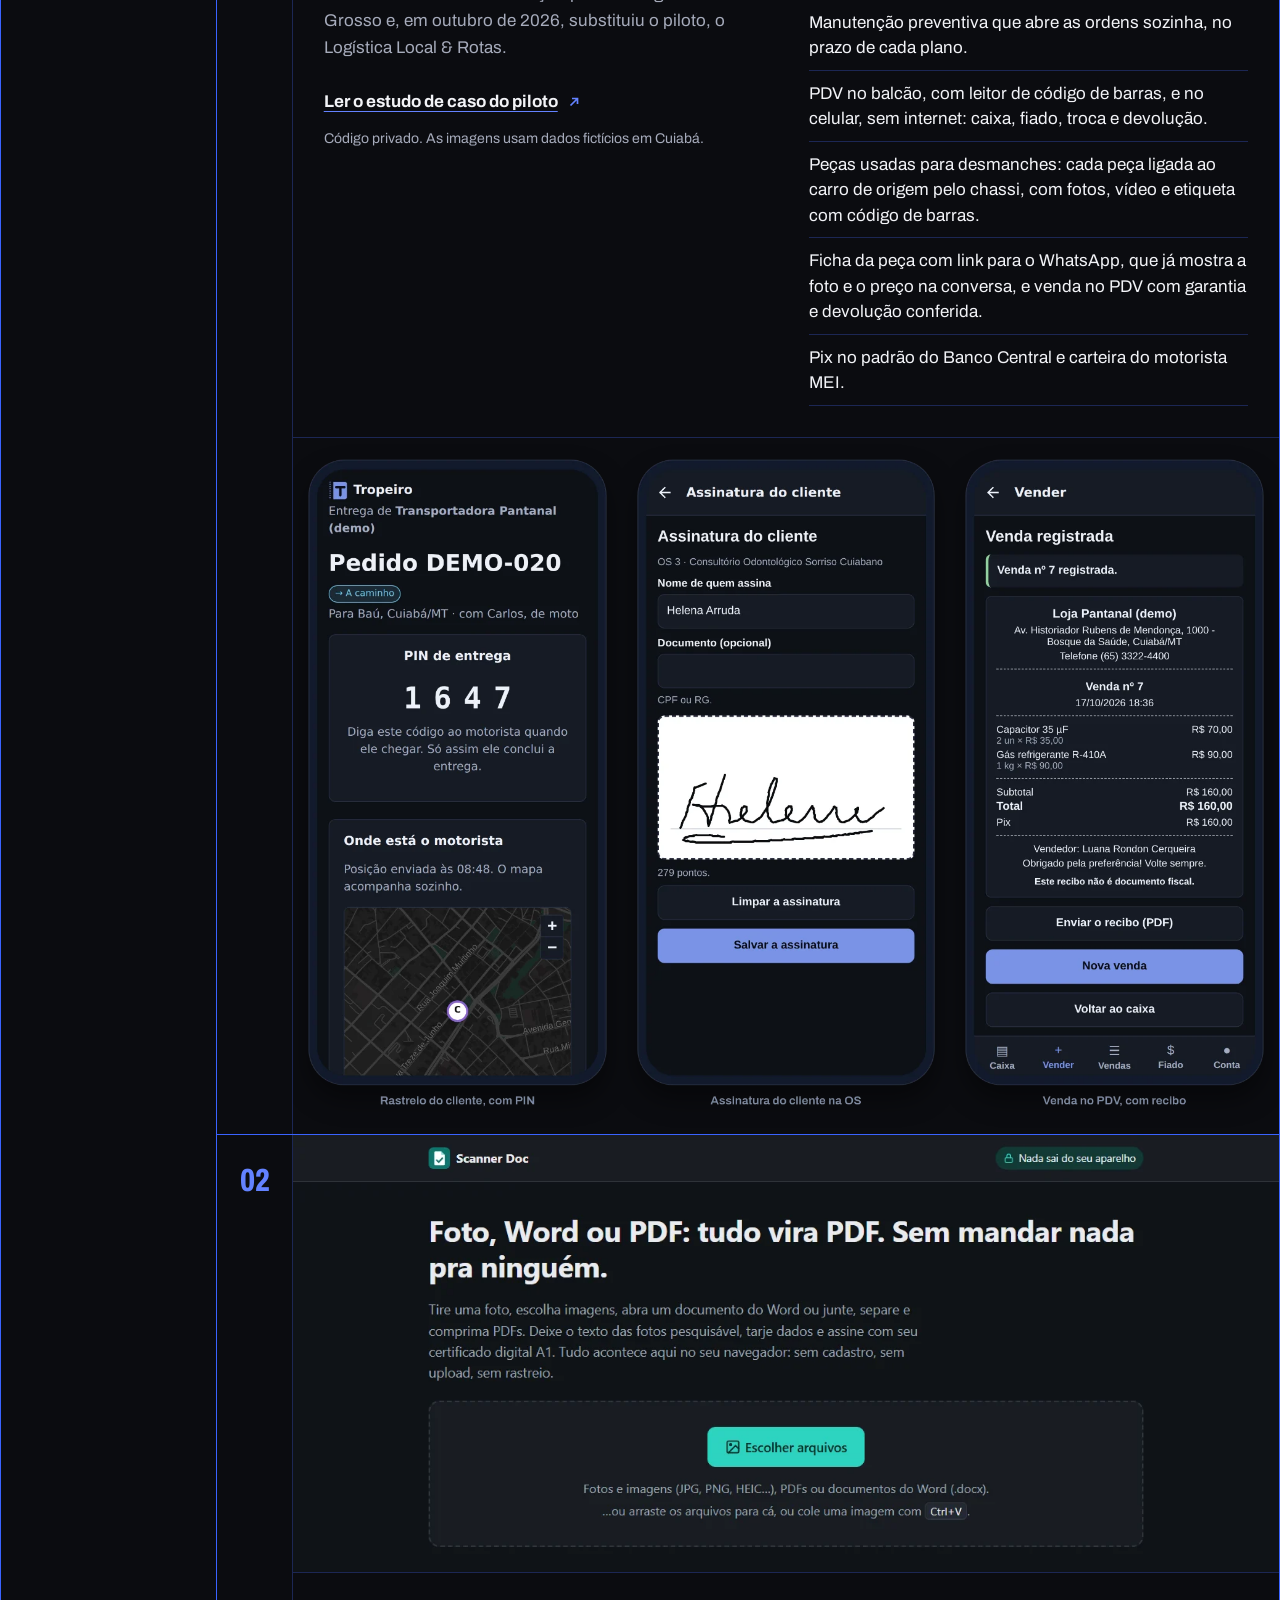
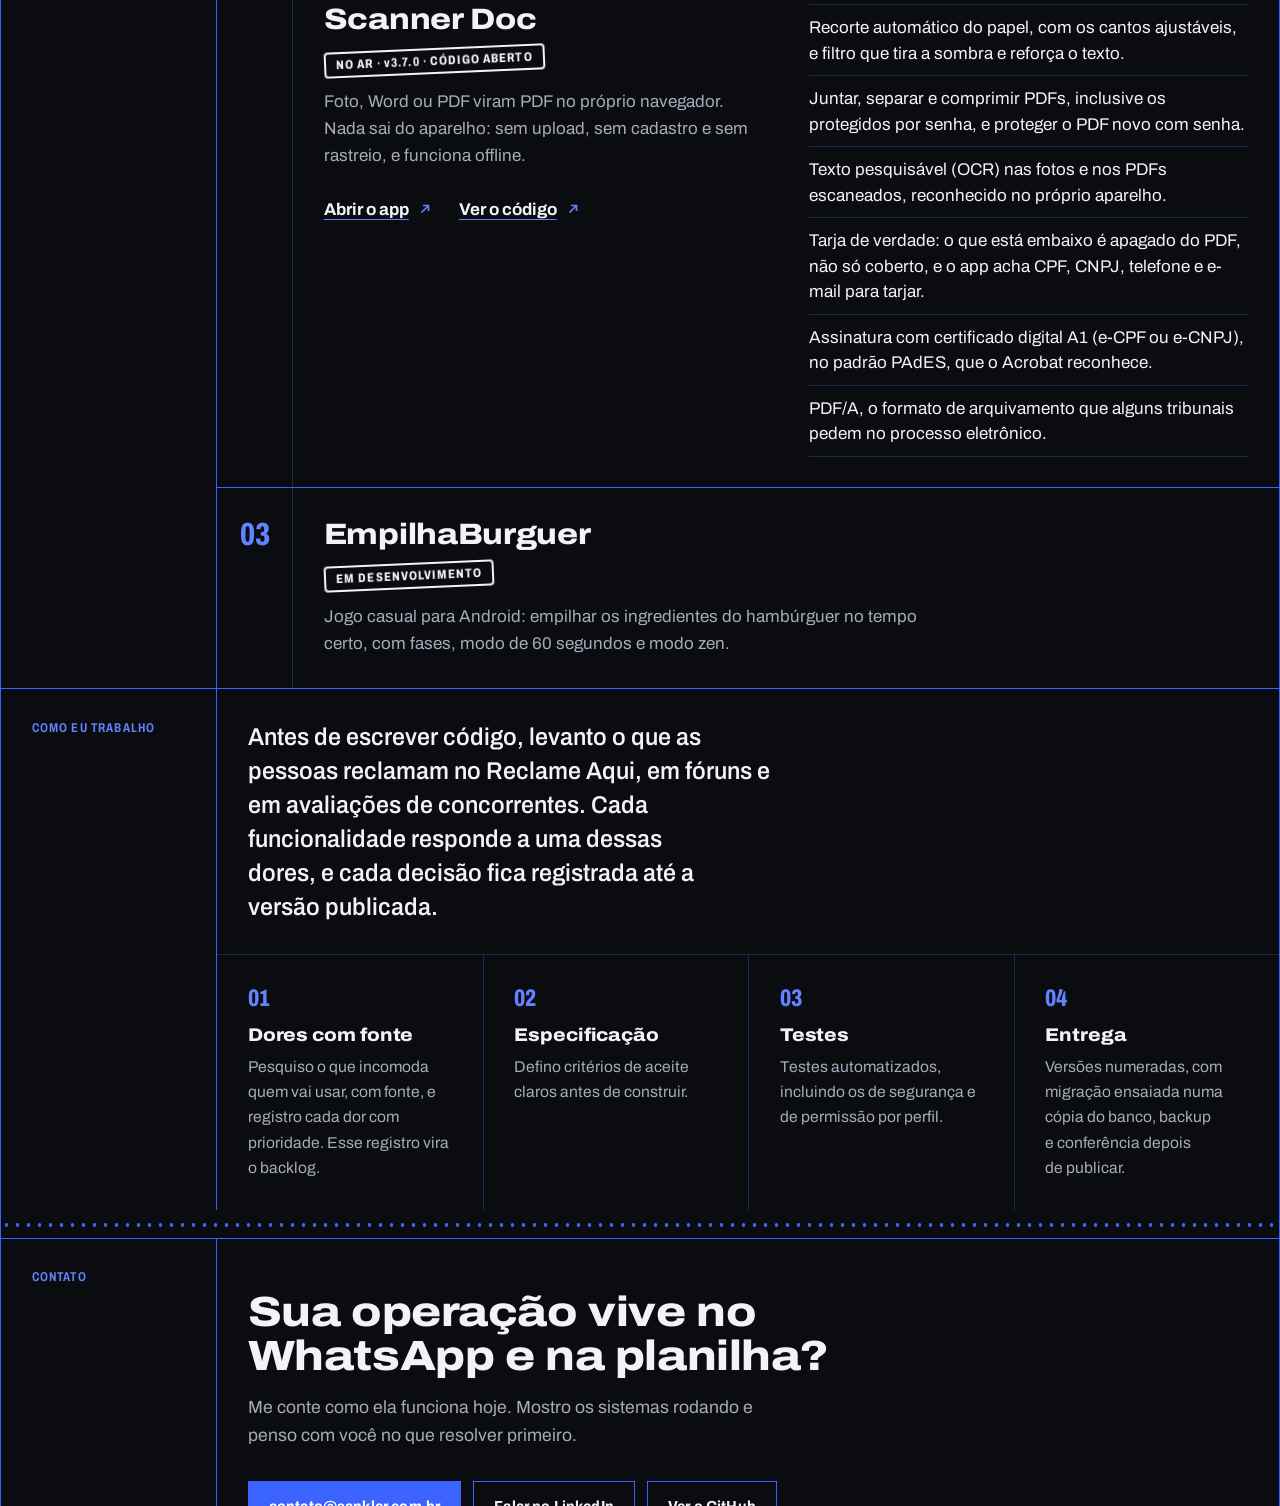
==== commit 28a596fa: "feat: o canhoto diz o que acontece depois do e-mail (#1) (v1.9.0) Embaixo dos botões de contato, uma" ====
--- a/index.html
+++ b/index.html
@@ -187,13 +187,14 @@
             <a class="btn" href="https://www.linkedin.com/in/sankler-bergman-64962511b/">Falar no LinkedIn</a>
             <a class="btn" href="https://github.com/sanklerbergman">Ver o GitHub</a>
           </div>
+          <p class="contact-note">Eu mesmo respondo, o mais rápido possível. A primeira conversa é uma reunião pelo Google Meet, sem custo.</p>
         </div>
       </section>
     </main>
 
     <footer class="row foot">
       <div class="row-label"><p>© 2026 <span>Sankler Bergman</span></p></div>
-      <div class="foot-text"><p>Sem cookies. Visitas contadas pelo Cloudflare Web Analytics.</p><p class="version">v1.8.0</p></div>
+      <div class="foot-text"><p>Sem cookies. Visitas contadas pelo Cloudflare Web Analytics.</p><p class="version">v1.9.0</p></div>
     </footer>
   </div>
   <!-- Cloudflare Web Analytics --><script type='module' src='https://static.cloudflareinsights.com/beacon.min.js' data-cf-beacon='{"token": "7807c7852e47422086e274342e7d65ed"}'></script><!-- End Cloudflare Web Analytics -->
--- a/assets/style.css
+++ b/assets/style.css
@@ -195,9 +195,9 @@
   line-height: 1.03;
 }
 
-/* A folha para de crescer em 1600px: daí em diante o título fica maior e preenche a coluna, em vez de quebrar em linhas curtas. */
-@media (min-width: 1600px) {
-  .hero h1 { font-size: 5.25rem; }
+/* A partir de cerca de 1750px o título em português passa a três linhas curtas; o índice mais largo ocupa o vazio que sobrava entre os dois. O tamanho do título não muda. */
+@media (min-width: 1740px) {
+  .hero { grid-template-columns: minmax(0, 1fr) 28rem; }
 }
 
 .lead {
@@ -385,6 +385,8 @@
   max-width: 24ch;
 }
 .contact-text { color: var(--ink-soft); font-size: 1.1rem; max-width: 52ch; margin-top: 16px; }
+/* O que acontece depois do e-mail, embaixo dos botões. */
+.contact-note { color: var(--ink-soft); max-width: 52ch; margin-top: 18px; }
 
 /* Rodapé */
 
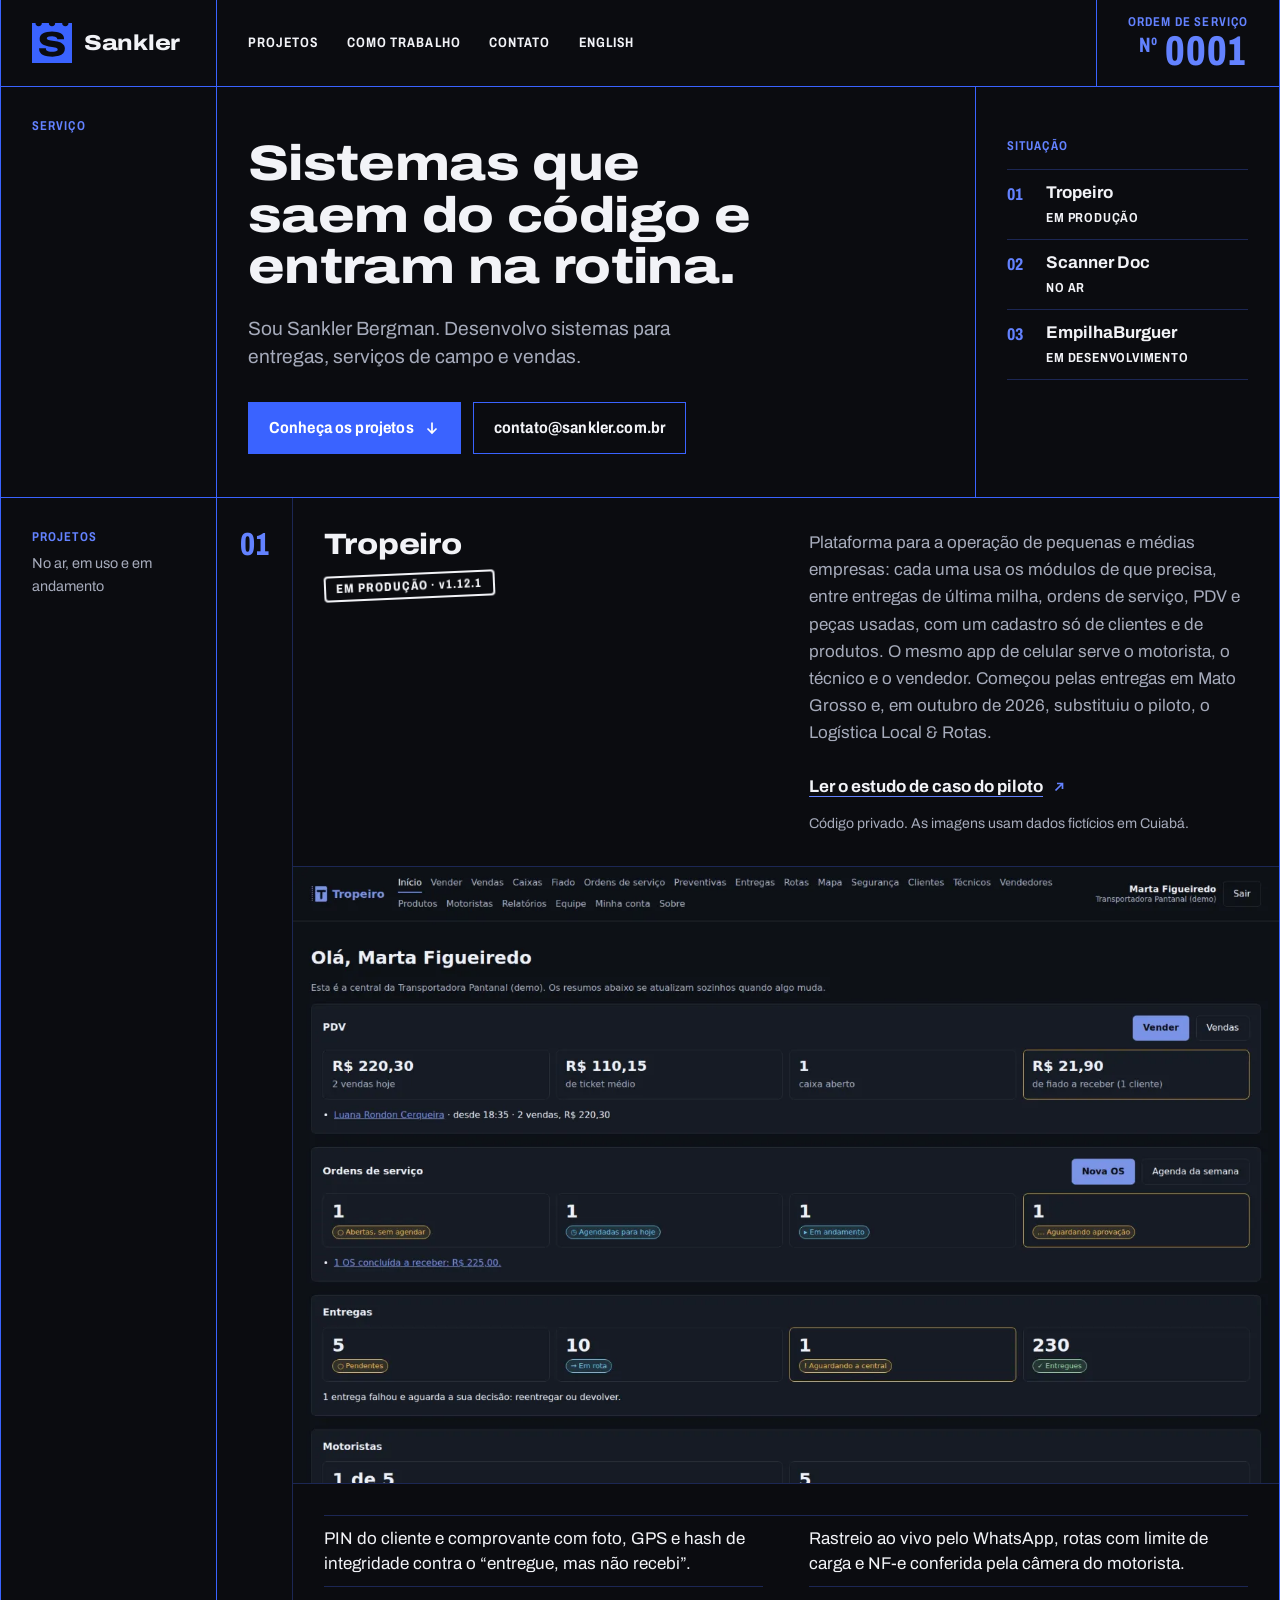
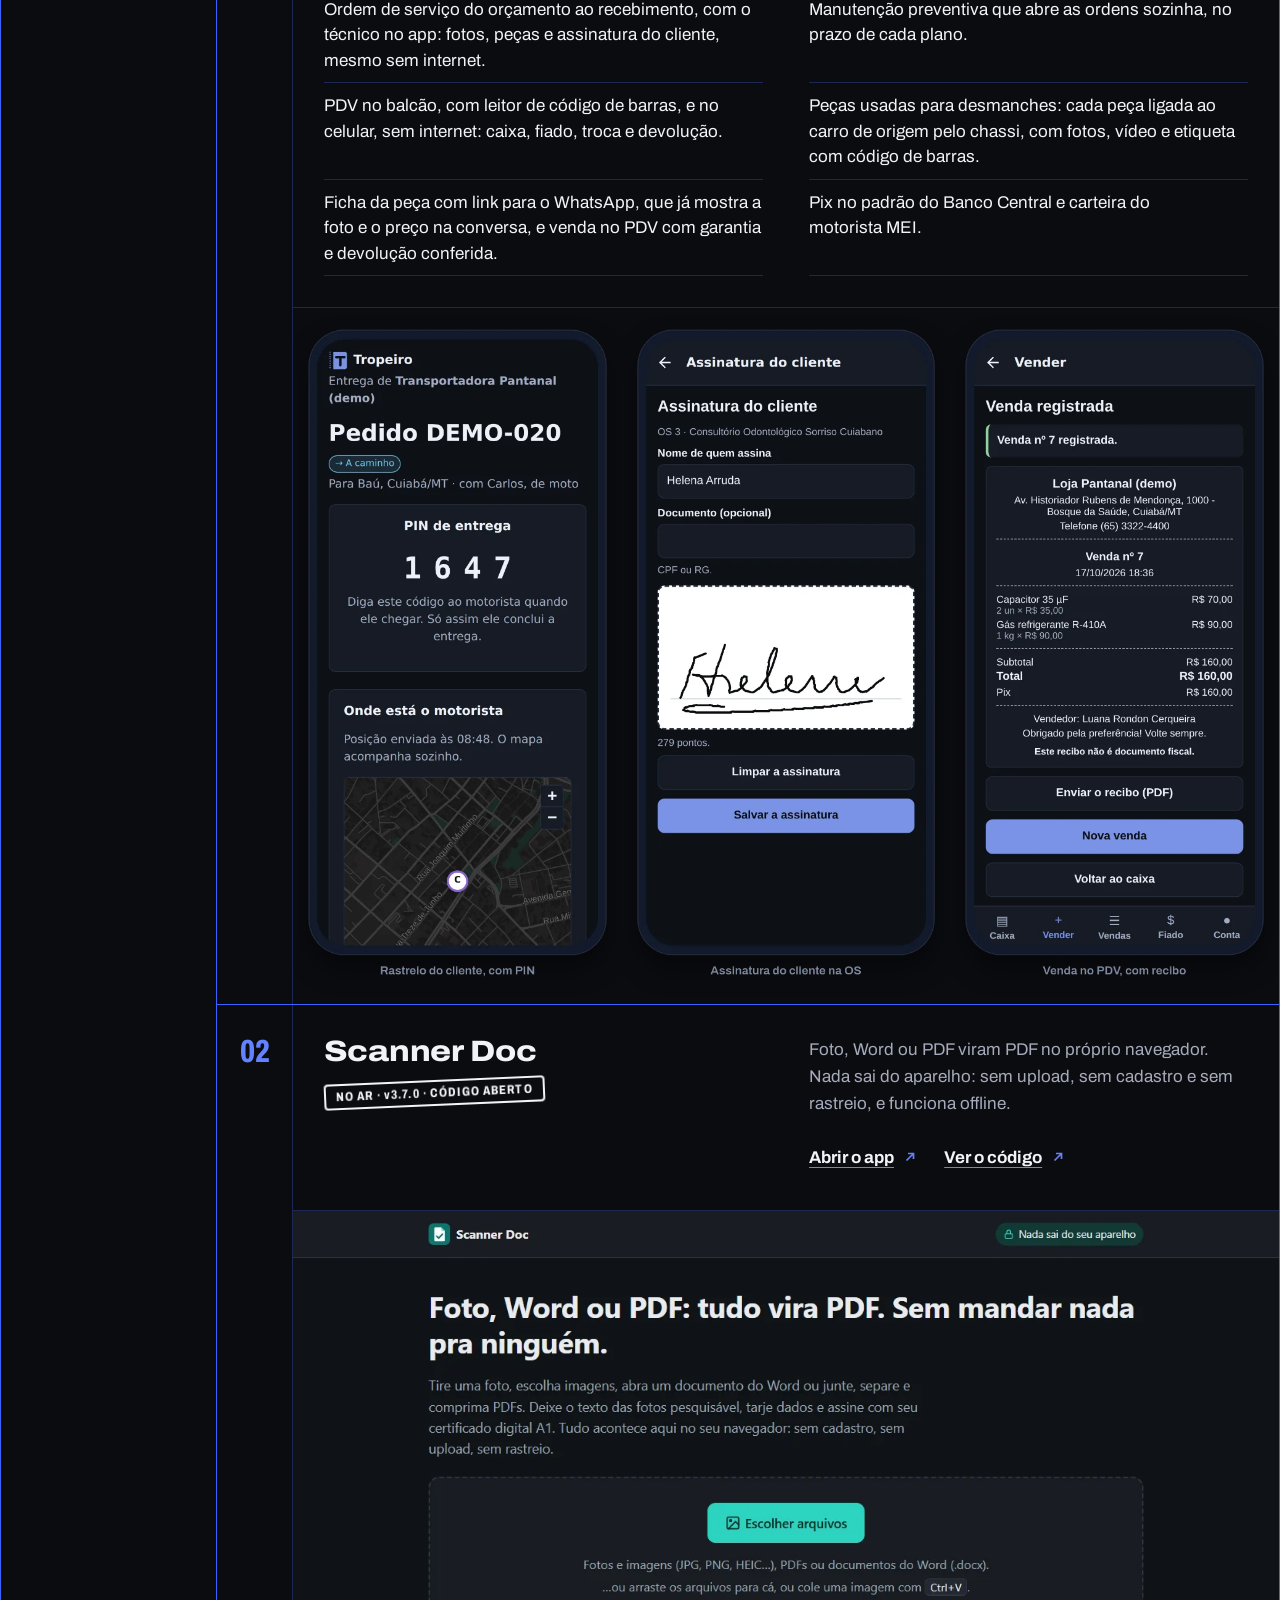
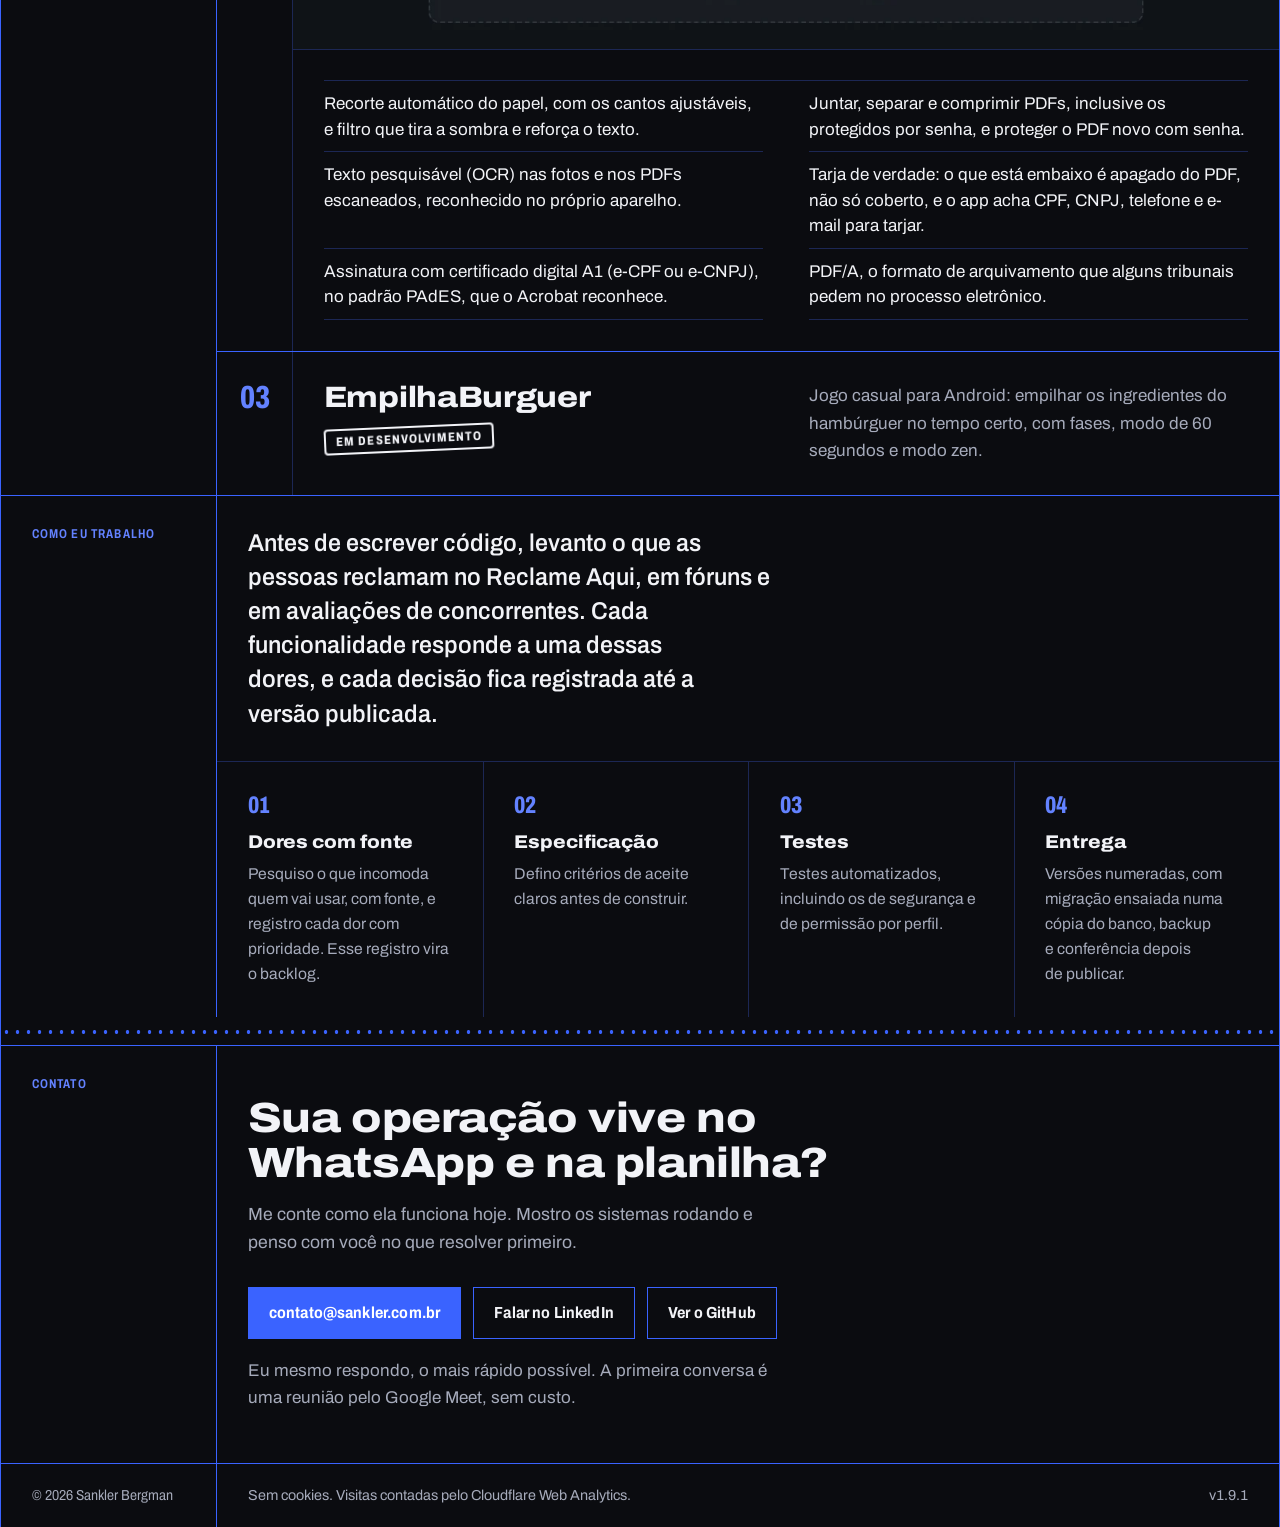
==== commit cde58471: "fix: o site se lê com o texto ampliado e cada projeto começa pelo nome (#12) (v1.9.1) - Grids com mi" ====
--- a/index.html
+++ b/index.html
@@ -62,6 +62,7 @@
             <ol class="index-list">
               <li><a href="#tropeiro"><span class="index-n">01</span><span class="index-t">Tropeiro</span><span class="index-s">Em produção</span></a></li>
               <li><a href="#scanner"><span class="index-n">02</span><span class="index-t">Scanner Doc</span><span class="index-s">No ar</span></a></li>
+              <li><a href="#empilhaburguer"><span class="index-n">03</span><span class="index-t">EmpilhaBurguer</span><span class="index-s">Em desenvolvimento</span></a></li>
             </ol>
           </nav>
         </div>
@@ -77,16 +78,24 @@
         <div class="items">
           <article class="item" id="tropeiro" aria-labelledby="titulo-tropeiro">
             <p class="item-n" aria-hidden="true">01</p>
-            <div class="item-body">
+            <div class="item-body item-intro">
+              <div class="item-head">
+                <h3 id="titulo-tropeiro">Tropeiro</h3>
+                <p class="stamp">Em produção · <span class="ver">v1.12.1</span></p>
+              </div>
               <div class="item-text">
-                <div class="item-head">
-                  <h3 id="titulo-tropeiro">Tropeiro</h3>
-                  <p class="stamp">Em produção · <span class="ver">v1.12.1</span></p>
-                </div>
                 <p>Plataforma para a operação de pequenas e médias empresas: cada uma usa os módulos de que precisa, entre entregas de última milha, ordens de serviço, PDV e peças usadas, com um cadastro só de clientes e de produtos. O mesmo app de celular serve o motorista, o técnico e o vendedor. Começou pelas entregas em Mato Grosso e, em outubro de 2026, substituiu o piloto, o Logística Local &amp; Rotas.</p>
                 <p class="links"><a class="go" href="https://github.com/sanklerbergman/logistica-local-rotas-case">Ler o estudo de caso do piloto</a></p>
                 <p class="note">Código privado. As imagens usam dados fictícios em Cuiabá.</p>
               </div>
+            </div>
+            <figure class="item-media">
+              <picture>
+                <source media="(max-width: 760px)" srcset="assets/img/painel-inicio-escuro-celular.webp" width="912" height="768">
+                <img src="assets/img/painel-inicio-escuro.webp" width="1440" height="900" alt="Início da central do Tropeiro, com os resumos ao vivo do PDV, das ordens de serviço e das entregas da empresa" fetchpriority="high">
+              </picture>
+            </figure>
+            <div class="item-body item-more">
               <ul class="lines">
                 <li>PIN do cliente e comprovante com foto, GPS e hash de integridade contra o “entregue, mas não recebi”.</li>
                 <li>Rastreio ao vivo pelo WhatsApp, rotas com limite de carga e NF-e conferida pela câmera do motorista.</li>
@@ -98,13 +107,7 @@
                 <li>Pix no padrão do Banco Central e carteira do motorista MEI.</li>
               </ul>
             </div>
-            <figure class="item-media">
-              <picture>
-                <source media="(max-width: 760px)" srcset="assets/img/painel-inicio-escuro-celular.webp" width="912" height="768">
-                <img src="assets/img/painel-inicio-escuro.webp" width="1440" height="900" alt="Início da central do Tropeiro, com os resumos ao vivo do PDV, das ordens de serviço e das entregas da empresa" fetchpriority="high">
-              </picture>
-            </figure>
-            <figure class="item-media-end phones">
+            <figure class="item-media-end phones" tabindex="0" role="region" aria-label="Telas do app no celular">
               <img src="assets/img/celular-rastreio-escuro.webp" width="533" height="1129" loading="lazy" alt="Rastreio do pedido no celular do cliente, com o PIN que confirma o recebimento e o motorista no mapa">
               <img src="assets/img/celular-os-escuro.webp" width="533" height="1129" loading="lazy" alt="App do técnico com a assinatura do cliente, feita com o dedo, na ordem de serviço">
               <img src="assets/img/celular-pdv-escuro.webp" width="533" height="1129" loading="lazy" alt="Venda registrada no PDV do celular, com o recibo, o pagamento por Pix e o botão para enviar o PDF">
@@ -113,18 +116,26 @@
 
           <article class="item" id="scanner" aria-labelledby="titulo-scanner">
             <p class="item-n" aria-hidden="true">02</p>
-            <div class="item-body">
+            <div class="item-body item-intro">
+              <div class="item-head">
+                <h3 id="titulo-scanner">Scanner Doc</h3>
+                <p class="stamp">No ar · <span class="ver">v3.7.0</span> · código aberto</p>
+              </div>
               <div class="item-text">
-                <div class="item-head">
-                  <h3 id="titulo-scanner">Scanner Doc</h3>
-                  <p class="stamp">No ar · <span class="ver">v3.7.0</span> · código aberto</p>
-                </div>
                 <p>Foto, Word ou PDF viram PDF no próprio navegador. Nada sai do aparelho: sem upload, sem cadastro e sem rastreio, e funciona offline.</p>
                 <p class="links">
                   <a class="go" href="https://scanner.sankler.com.br/">Abrir o app</a>
                   <a class="go" href="https://github.com/sanklerbergman/doc-scanner-pdf-engine">Ver o código</a>
                 </p>
               </div>
+            </div>
+            <figure class="item-media crop-top">
+              <picture>
+                <source media="(max-width: 760px)" srcset="assets/img/scanner-escuro-celular.webp" width="912" height="1372">
+                <img src="assets/img/scanner-escuro.webp" width="1280" height="800" loading="lazy" alt="Tela inicial do Scanner Doc: botão para escolher fotos, PDFs ou documentos do Word e a garantia de que nada sai do aparelho">
+              </picture>
+            </figure>
+            <div class="item-body item-more">
               <ul class="lines">
                 <li>Recorte automático do papel, com os cantos ajustáveis, e filtro que tira a sombra e reforça o texto.</li>
                 <li>Juntar, separar e comprimir PDFs, inclusive os protegidos por senha, e proteger o PDF novo com senha.</li>
@@ -134,14 +145,11 @@
                 <li>PDF/A, o formato de arquivamento que alguns tribunais pedem no processo eletrônico.</li>
               </ul>
             </div>
-            <figure class="item-media crop-top">
-              <img src="assets/img/scanner-escuro.webp" width="1280" height="800" loading="lazy" alt="Tela inicial do Scanner Doc: botão para escolher fotos, PDFs ou documentos do Word e a garantia de que nada sai do aparelho">
-            </figure>
           </article>
 
           <article class="item item-slim" id="empilhaburguer" aria-labelledby="titulo-empilhaburguer">
             <p class="item-n" aria-hidden="true">03</p>
-            <div class="item-body">
+            <div class="item-body item-intro">
               <div class="item-head">
                 <h3 id="titulo-empilhaburguer">EmpilhaBurguer</h3>
                 <p class="stamp">Em desenvolvimento</p>
@@ -194,7 +202,7 @@
 
     <footer class="row foot">
       <div class="row-label"><p>© 2026 <span>Sankler Bergman</span></p></div>
-      <div class="foot-text"><p>Sem cookies. Visitas contadas pelo Cloudflare Web Analytics.</p><p class="version">v1.9.0</p></div>
+      <div class="foot-text"><p>Sem cookies. Visitas contadas pelo Cloudflare Web Analytics.</p><p class="version">v1.9.1</p></div>
     </footer>
   </div>
   <!-- Cloudflare Web Analytics --><script type='module' src='https://static.cloudflareinsights.com/beacon.min.js' data-cf-beacon='{"token": "7807c7852e47422086e274342e7d65ed"}'></script><!-- End Cloudflare Web Analytics -->
--- a/assets/style.css
+++ b/assets/style.css
@@ -66,15 +66,18 @@
 :focus-visible { outline: 2px solid var(--spot); outline-offset: 3px; }
 
 h1, h2, h3 { margin: 0; text-wrap: balance; }
-p { margin: 0; text-wrap: pretty; }
+p { margin: 0; }
+p, li { text-wrap: pretty; }
 figure { margin: 0; }
 
 .skip {
-  position: absolute; left: 12px; top: -60px; z-index: 10;
+  position: absolute; left: 12px; top: 12px; z-index: 10;
   padding: 10px 14px;
   background: var(--brand); color: var(--on-brand); font-weight: 650; text-decoration: none;
-}
-.skip:focus { top: 12px; }
+  /* Escondido pela própria altura: com texto grande, ele não vaza para dentro da tela. */
+  transform: translateY(calc(-100% - 24px));
+}
+.skip:focus { transform: none; }
 .skip:hover { color: var(--on-brand); }
 
 /* Rótulo impresso: a voz do talão. */
@@ -252,7 +255,8 @@
 .index-s { color: var(--stamp); font-size: 0.82rem; font-weight: 650; font-stretch: 80%; letter-spacing: 0.06em; text-transform: uppercase; margin-top: 3px; }
 .index-list a:hover .index-t { color: var(--spot); text-decoration: underline; text-decoration-thickness: 2px; text-underline-offset: 4px; }
 
-/* Projetos: cada um é um item da OS, com a imagem encostada nas linhas. */
+/* Projetos: cada um é um item da OS. Primeiro o nome, o carimbo e o que o projeto é;
+   depois a imagem; depois as linhas do que ele faz. A ordem do HTML é a mesma da tela. */
 
 .item {
   display: grid;
@@ -261,7 +265,7 @@
 .item + .item { border-top: 1px solid var(--line); }
 
 .item-n {
-  grid-row: span 2;
+  grid-row: span 3;
   padding: var(--pad) 0;
   border-right: 1px solid var(--spot-rule);
   color: var(--spot);
@@ -270,27 +274,36 @@
   line-height: 1; text-align: center;
 }
 .item-slim .item-n { grid-row: auto; }
-.item:has(.item-media-end) .item-n { grid-row: span 3; }
-
-.item-media { grid-column: 2; grid-row: 1; border-bottom: 1px solid var(--spot-rule); }
+.item:has(.item-media-end) .item-n { grid-row: span 4; }
+
+.item-media { grid-column: 2; border-block: 1px solid var(--spot-rule); }
 .item-media img { width: 100%; }
 /* A captura do Scanner Doc termina logo abaixo da área de envio, sem texto cortado. */
 .item-media.crop-top img { aspect-ratio: 1280 / 568; object-fit: cover; object-position: top; }
 
 /* A segunda imagem do item fecha o item, depois do texto que ela mostra. */
-.item-media-end { grid-column: 2; grid-row: 3; border-top: 1px solid var(--spot-rule); }
+.item-media-end { grid-column: 2; border-top: 1px solid var(--spot-rule); }
 
 /* Os três celulares lado a lado; no celular viram uma faixa que corre para o lado. */
 .phones { display: grid; grid-template-columns: repeat(3, minmax(0, 1fr)); }
 .phones img { width: 100%; }
 
-.item-body { grid-column: 2; grid-row: 2; padding: var(--pad); }
-.item-slim .item-body { grid-row: 1; }
-.item-body:has(.lines) {
-  display: grid;
-  grid-template-columns: minmax(0, 1fr) minmax(0, 1fr);
-  column-gap: calc(var(--pad) * 1.5);
-  align-items: start;
+.item-body { grid-column: 2; padding: var(--pad); }
+
+/* Em tela larga, a abertura do item é uma linha do talão: nome e carimbo à esquerda,
+   o texto à direita; as linhas, depois da imagem, seguem as mesmas duas colunas. */
+@media (min-width: 901px) {
+  .item-intro,
+  .item-more .lines {
+    display: grid;
+    grid-template-columns: minmax(0, 1fr) minmax(0, 1fr);
+    column-gap: calc(var(--pad) * 1.5);
+    align-items: start;
+  }
+  /* Cada par de linhas tem a mesma altura, para os fios baterem de um lado e do outro. */
+  .item-more .lines { align-items: stretch; }
+  .item-intro > p:first-of-type,
+  .item-intro .item-text > p:first-child { margin-top: 0; }
 }
 
 .item-body p { color: var(--ink-soft); margin-top: 14px; max-width: 60ch; }
@@ -420,7 +433,7 @@
 
 @media (max-width: 1080px) {
   :root { --label: 10.5rem; }
-  .hero { grid-template-columns: 1fr; }
+  .hero { grid-template-columns: minmax(0, 1fr); }
   .index { border-left: 0; border-top: 1px solid var(--line); padding-top: var(--pad); }
   .item { grid-template-columns: 4rem minmax(0, 1fr); }
   .steps { grid-template-columns: repeat(2, minmax(0, 1fr)); }
@@ -428,14 +441,11 @@
   .steps li:nth-child(n + 3) { border-top: 1px solid var(--spot-rule); }
 }
 
-@media (max-width: 900px) {
-  .item-body:has(.lines) { display: block; }
-  .item-body .lines { margin-top: 18px; }
-}
-
 @media (max-width: 760px) {
   :root { --pad: 18px; }
-  .row { grid-template-columns: 1fr; }
+  .row { grid-template-columns: minmax(0, 1fr); }
+  /* Com texto grande, o carimbo quebra em vez de sair da coluna. */
+  .stamp { white-space: normal; max-width: 100%; overflow-wrap: anywhere; hyphens: auto; }
   .row-label { border-right: 0; border-bottom: 1px solid var(--spot-rule); padding-block: 12px; }
   .label-note { display: inline; margin: 0 0 0 10px; font-size: 0.85rem; }
   .label-note::before { content: "· "; }
@@ -445,7 +455,7 @@
     clip-path: inset(50%); white-space: nowrap;
   }
 
-  .head { grid-template-columns: 1fr auto; }
+  .head { grid-template-columns: minmax(0, 1fr) auto; }
   .brand { border-right: 0; padding-block: 14px; }
   .brand-sub { display: block; }
   .brand img { grid-row: span 2; width: 34px; height: 34px; }
@@ -456,13 +466,16 @@
   .nav a { padding: 0 8px; font-size: 0.8rem; }
 
   .hero-main { padding-top: 28px; }
-  .actions .btn { flex: 1 1 100%; }
+  /* O índice repete o botão "Conheça os projetos" e os carimbos logo abaixo; no celular ele sai e o primeiro projeto sobe. */
+  .index { display: none; }
+  .actions .btn { flex: 1 1 100%; min-width: 0; overflow-wrap: anywhere; }
 
   .item { grid-template-columns: 3rem minmax(0, 1fr); }
-  .item-media, .item-media-end { grid-column: 1 / -1; }
-  .item-n { grid-row: 2; font-size: 1.5rem; padding-top: 22px; }
-  .item-slim .item-n { grid-row: 1; }
-  .item:has(.item-media-end) .item-n { grid-row: 2; }
+  /* O número acompanha só a abertura; imagem e linhas usam a largura toda. */
+  .item-media, .item-media-end, .item-more { grid-column: 1 / -1; }
+  .item-n, .item:has(.item-media-end) .item-n { grid-row: 1; font-size: 1.5rem; padding-top: 22px; }
+  /* No celular a captura do Scanner Doc é a tela do celular, inteira. */
+  .item-media.crop-top img { aspect-ratio: auto; }
 
   .phones {
     display: flex;
@@ -474,7 +487,7 @@
   .phones img { flex: 0 0 80%; width: 80%; scroll-snap-align: center; }
   .phones:focus-visible { outline-offset: -2px; }
 
-  .steps { grid-template-columns: 1fr; }
+  .steps { grid-template-columns: minmax(0, 1fr); }
   .steps li + li { border-left: 0; border-top: 1px solid var(--spot-rule); }
 
   .foot .row-label { border-bottom: 0; padding-bottom: 0; }
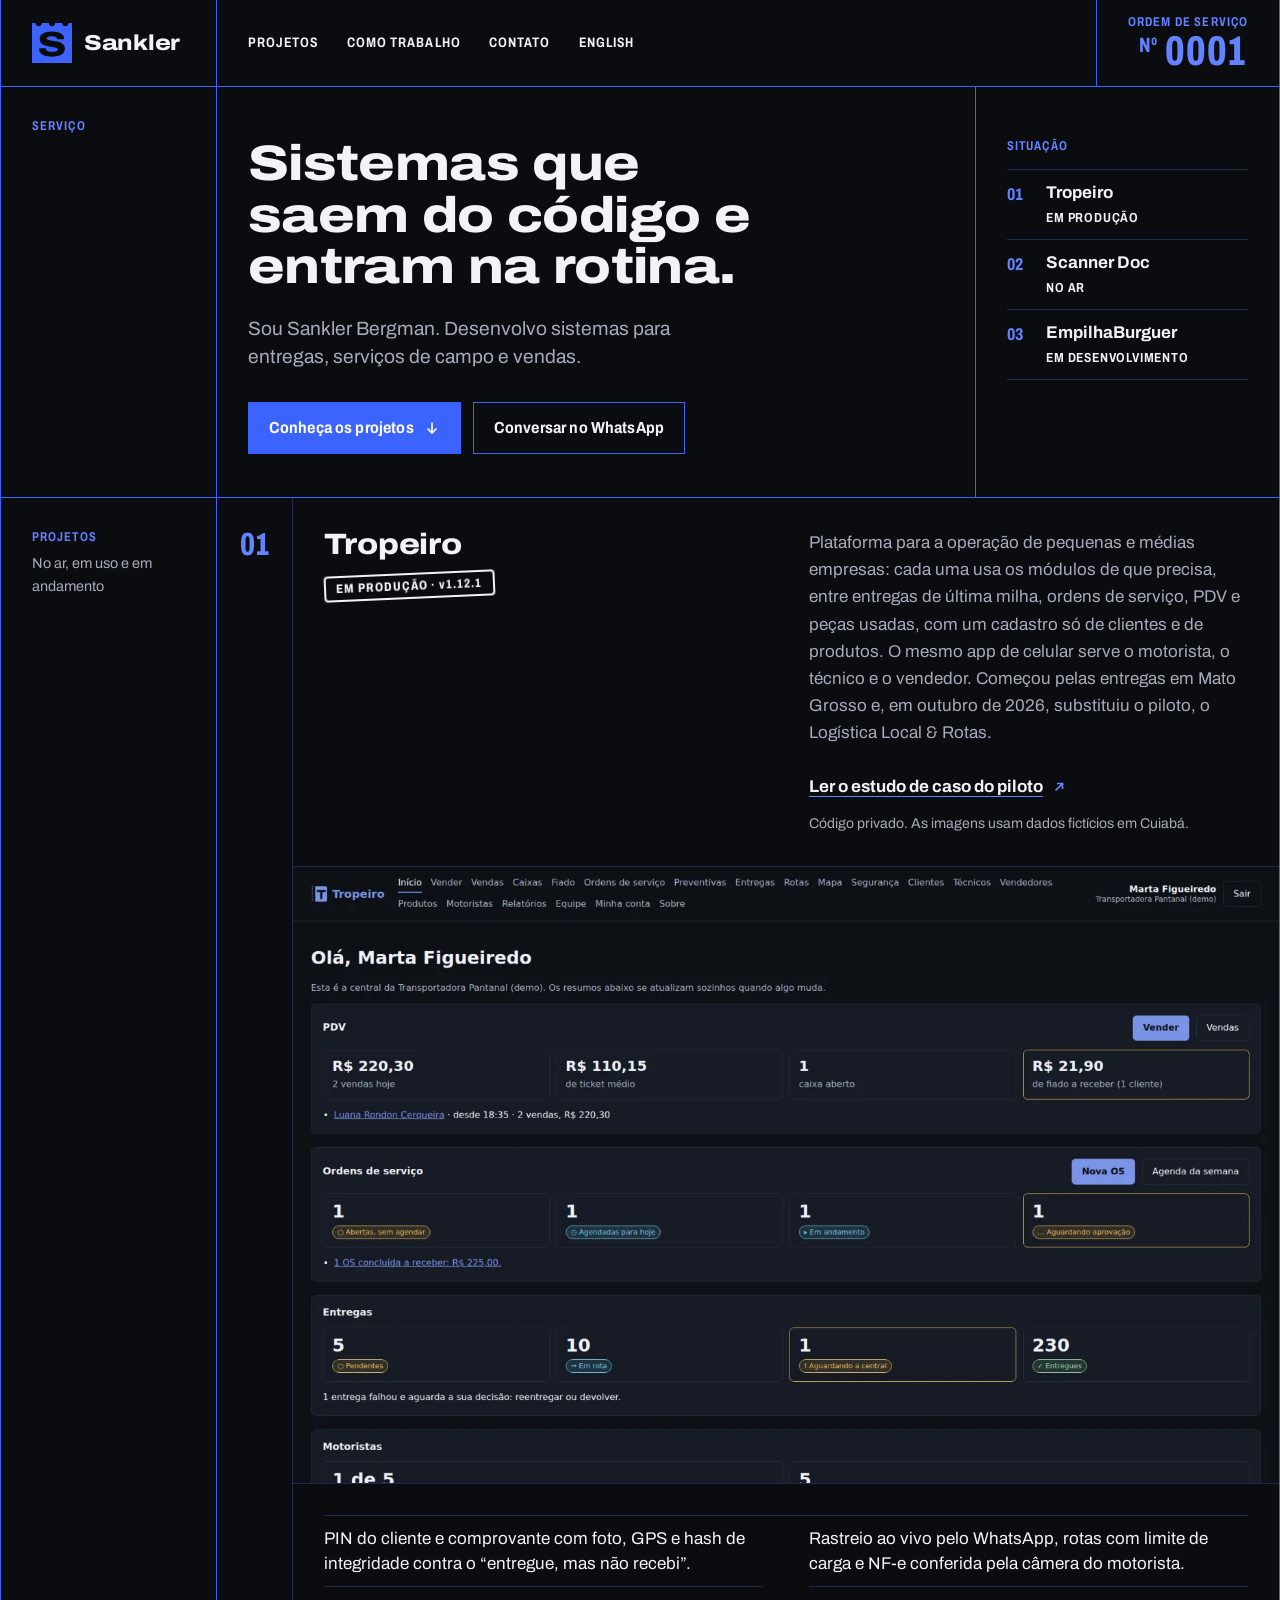
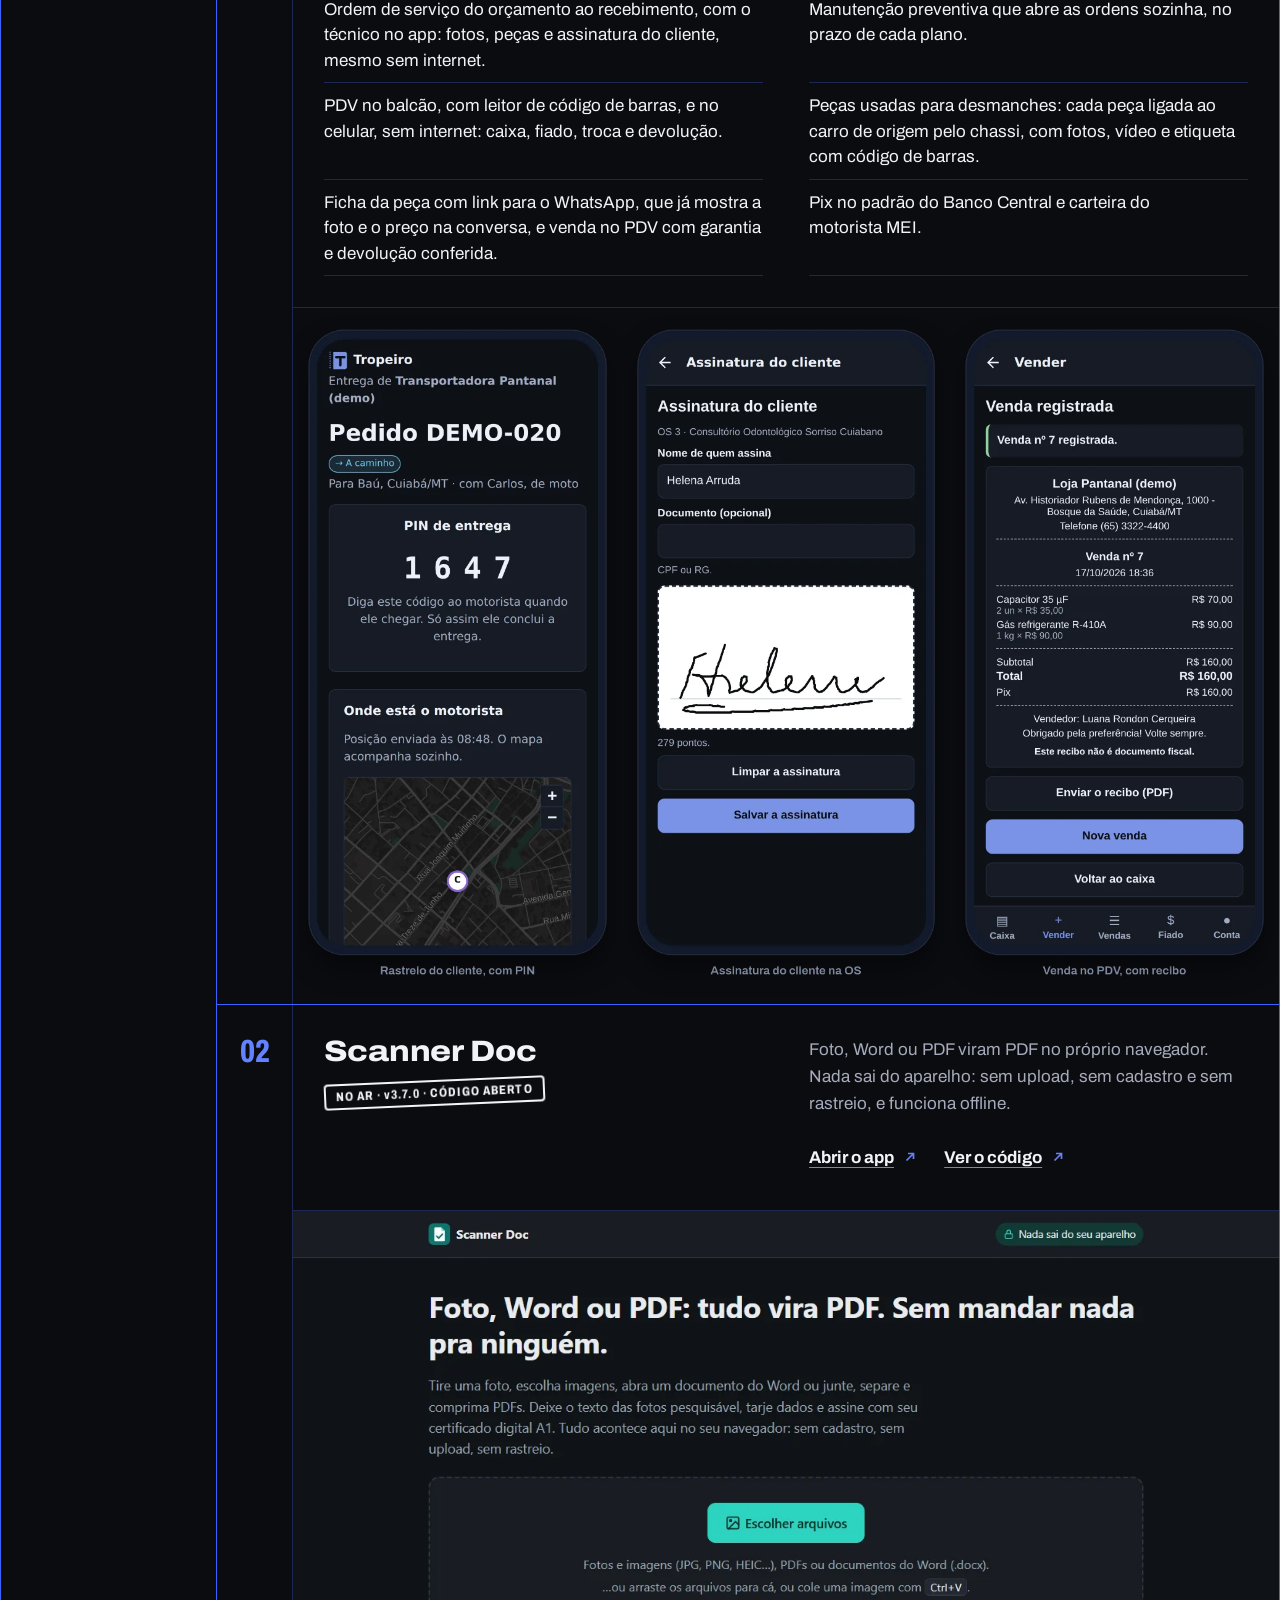
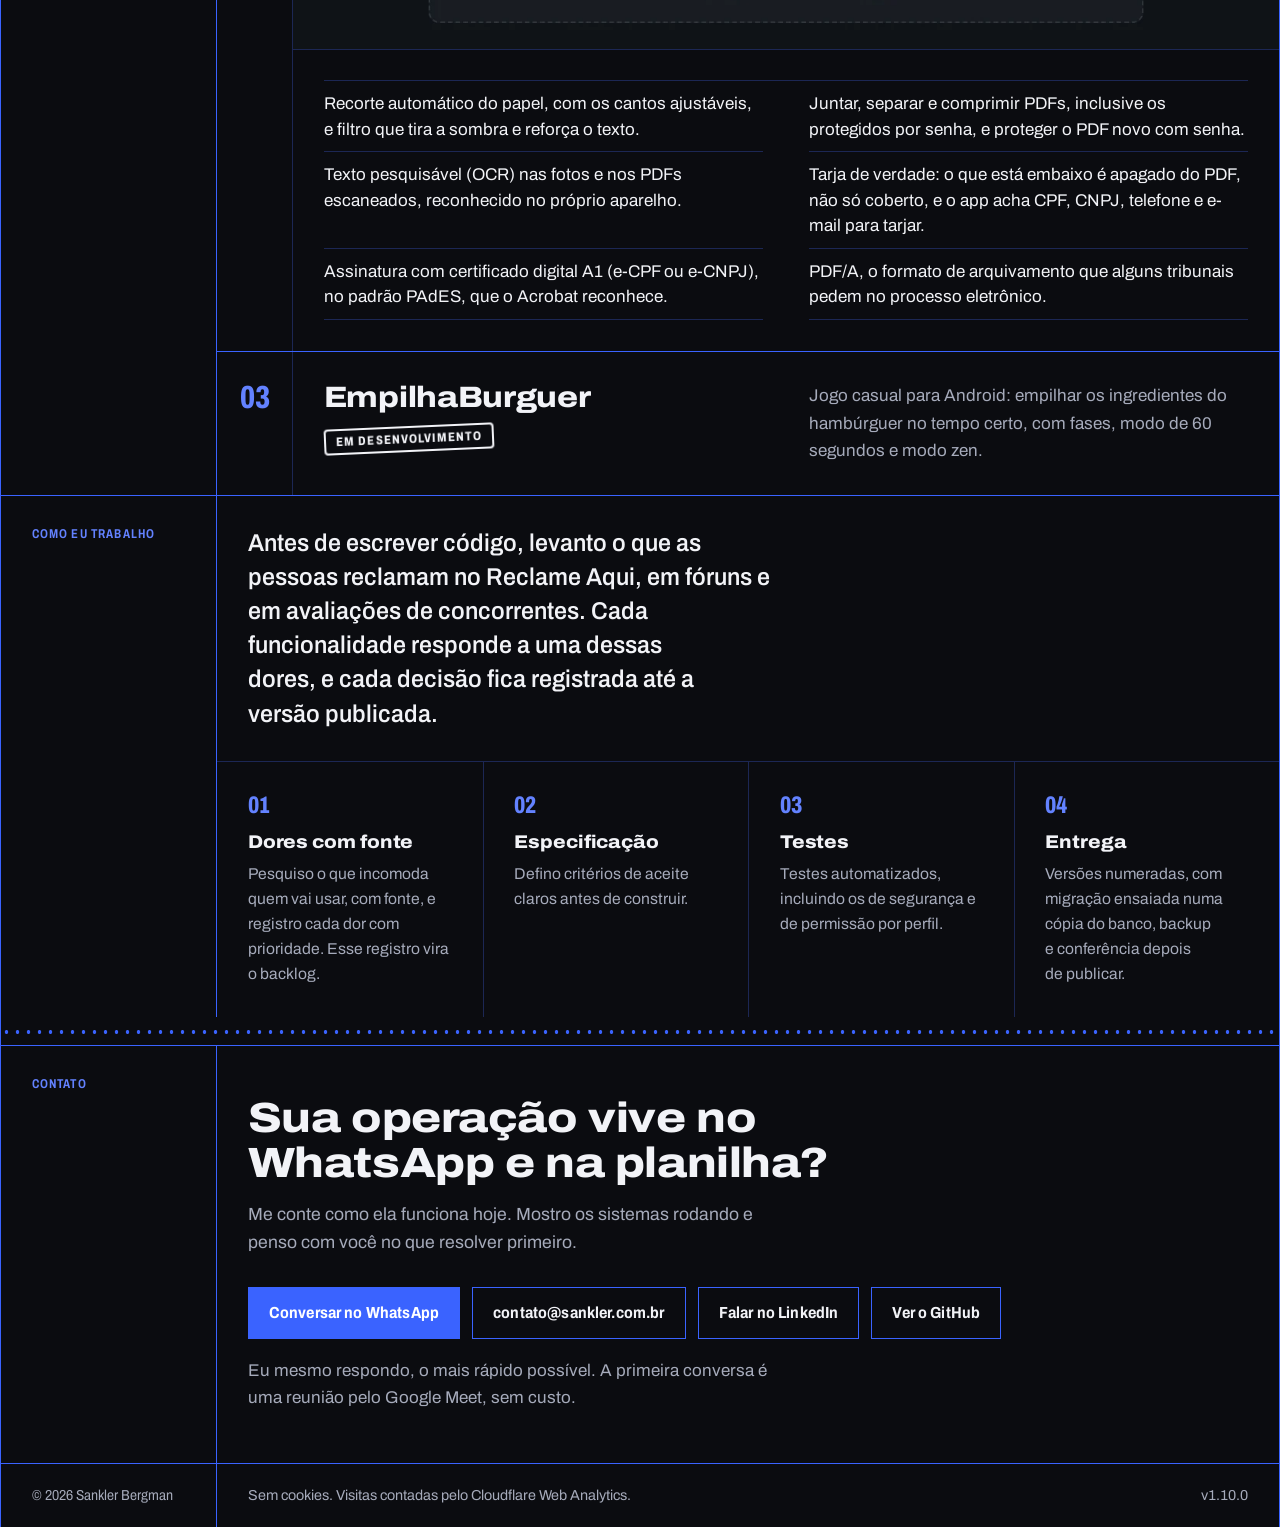
==== commit c0f7ce76: "feat: contato pelo WhatsApp no topo e no canhoto (#13) (v1.10.0) - O botão do topo passa a ser "Conv" ====
--- a/index.html
+++ b/index.html
@@ -54,7 +54,7 @@
             <p class="lead">Sou Sankler Bergman. Desenvolvo sistemas para entregas, serviços de campo e vendas.</p>
             <div class="actions">
               <a class="btn btn-primary" href="#projetos">Conheça os projetos <span class="icon icon-down" aria-hidden="true"></span></a>
-              <a class="btn" href="mailto:contato@sankler.com.br?subject=Contato%20pelo%20site&amp;body=Empresa%3A%20%0D%0AO%20que%20voc%C3%AAs%20fazem%3A%20%0D%0AComo%20controlam%20a%20opera%C3%A7%C3%A3o%20hoje%3A%20%0D%0A">contato@sankler.com.br</a>
+              <a class="btn" href="https://wa.me/5565996793950?text=Oi%2C%20Sankler%21%20Vi%20o%20seu%20site%20e%20queria%20conversar%20sobre%20um%20sistema%20para%20a%20minha%20empresa.">Conversar no WhatsApp</a>
             </div>
           </div>
           <nav class="index" aria-labelledby="titulo-situacao">
@@ -191,7 +191,8 @@
           <h2 class="contact-q" id="titulo-contato">Sua operação vive no WhatsApp e na planilha?</h2>
           <p class="contact-text">Me conte como ela funciona hoje. Mostro os sistemas rodando e penso com você no que resolver primeiro.</p>
           <div class="actions">
-            <a class="btn btn-primary" href="mailto:contato@sankler.com.br?subject=Contato%20pelo%20site&amp;body=Empresa%3A%20%0D%0AO%20que%20voc%C3%AAs%20fazem%3A%20%0D%0AComo%20controlam%20a%20opera%C3%A7%C3%A3o%20hoje%3A%20%0D%0A">contato@sankler.com.br</a>
+            <a class="btn btn-primary" href="https://wa.me/5565996793950?text=Oi%2C%20Sankler%21%20Vi%20o%20seu%20site%20e%20queria%20conversar%20sobre%20um%20sistema%20para%20a%20minha%20empresa.">Conversar no WhatsApp</a>
+            <a class="btn" href="mailto:contato@sankler.com.br?subject=Contato%20pelo%20site&amp;body=Empresa%3A%20%0D%0AO%20que%20voc%C3%AAs%20fazem%3A%20%0D%0AComo%20controlam%20a%20opera%C3%A7%C3%A3o%20hoje%3A%20%0D%0A">contato@sankler.com.br</a>
             <a class="btn" href="https://www.linkedin.com/in/sankler-bergman-64962511b/">Falar no LinkedIn</a>
             <a class="btn" href="https://github.com/sanklerbergman">Ver o GitHub</a>
           </div>
@@ -202,7 +203,7 @@
 
     <footer class="row foot">
       <div class="row-label"><p>© 2026 <span>Sankler Bergman</span></p></div>
-      <div class="foot-text"><p>Sem cookies. Visitas contadas pelo Cloudflare Web Analytics.</p><p class="version">v1.9.1</p></div>
+      <div class="foot-text"><p>Sem cookies. Visitas contadas pelo Cloudflare Web Analytics.</p><p class="version">v1.10.0</p></div>
     </footer>
   </div>
   <!-- Cloudflare Web Analytics --><script type='module' src='https://static.cloudflareinsights.com/beacon.min.js' data-cf-beacon='{"token": "7807c7852e47422086e274342e7d65ed"}'></script><!-- End Cloudflare Web Analytics -->
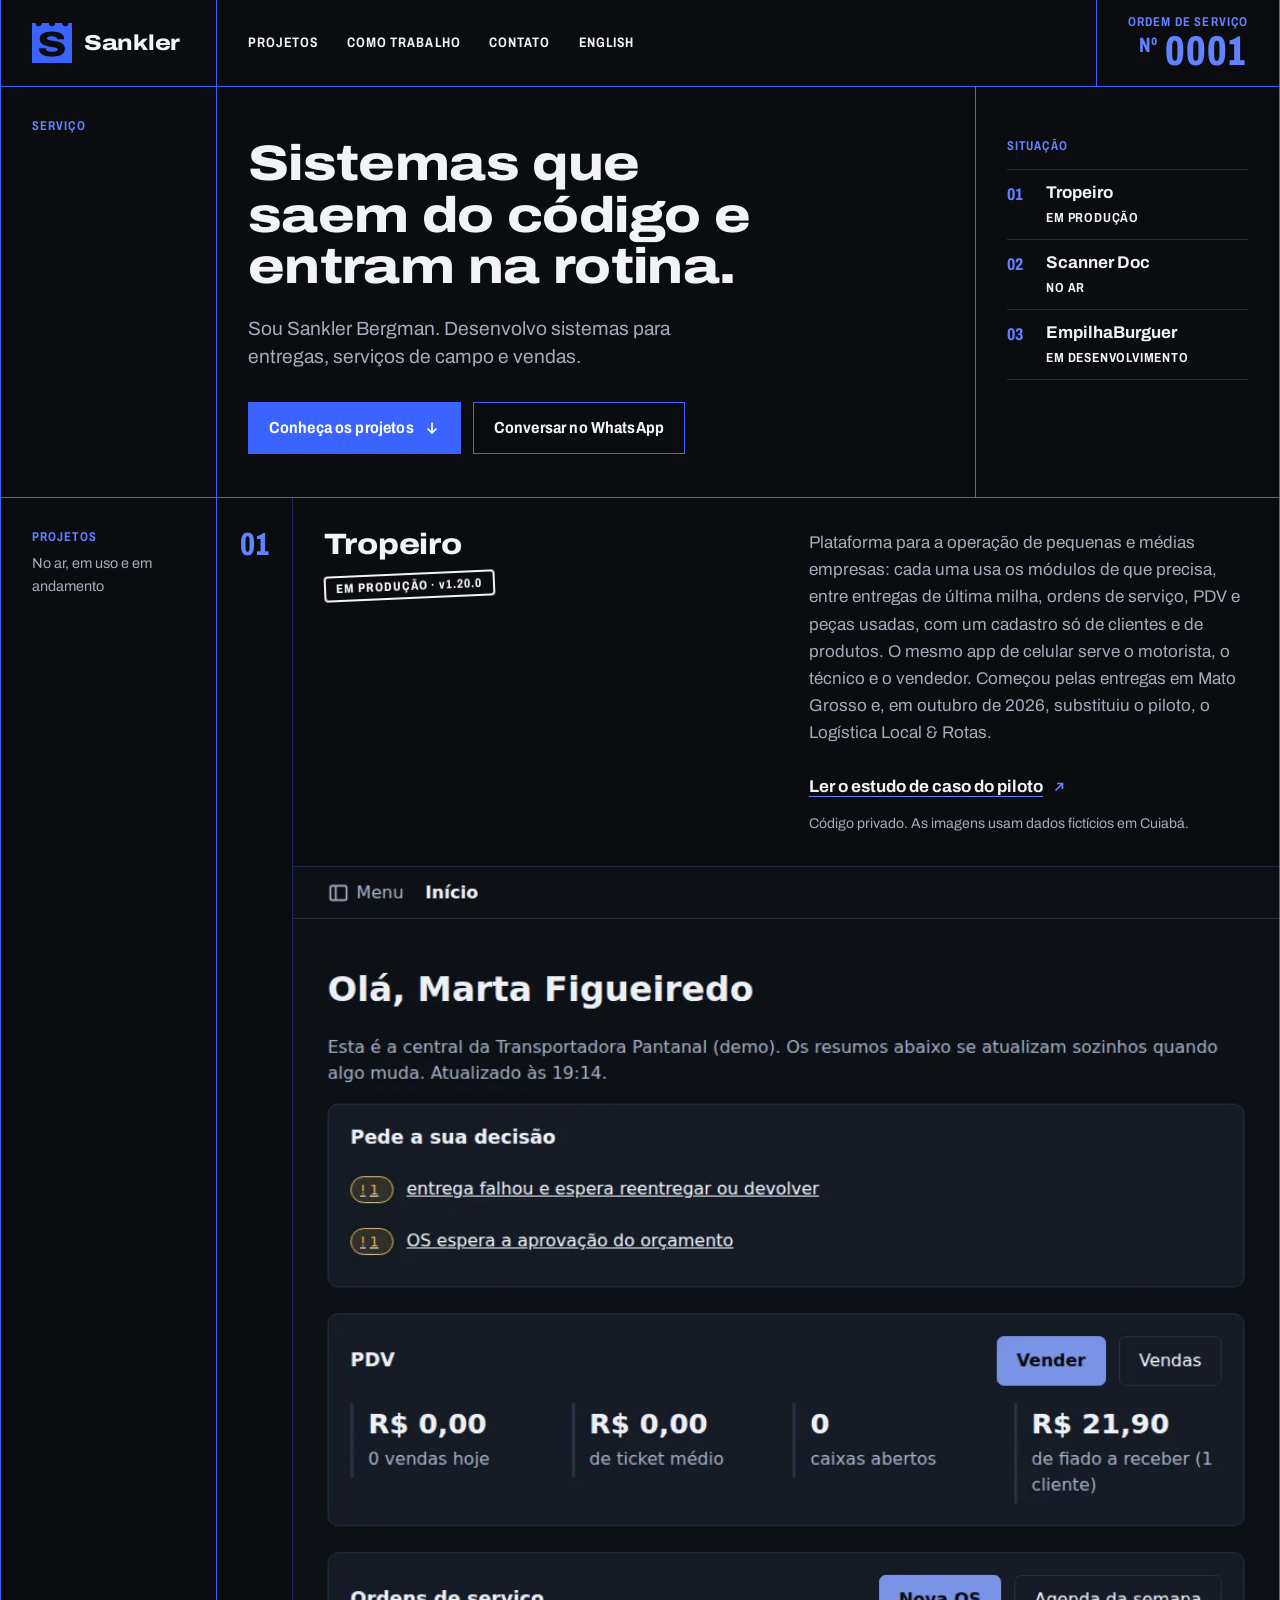
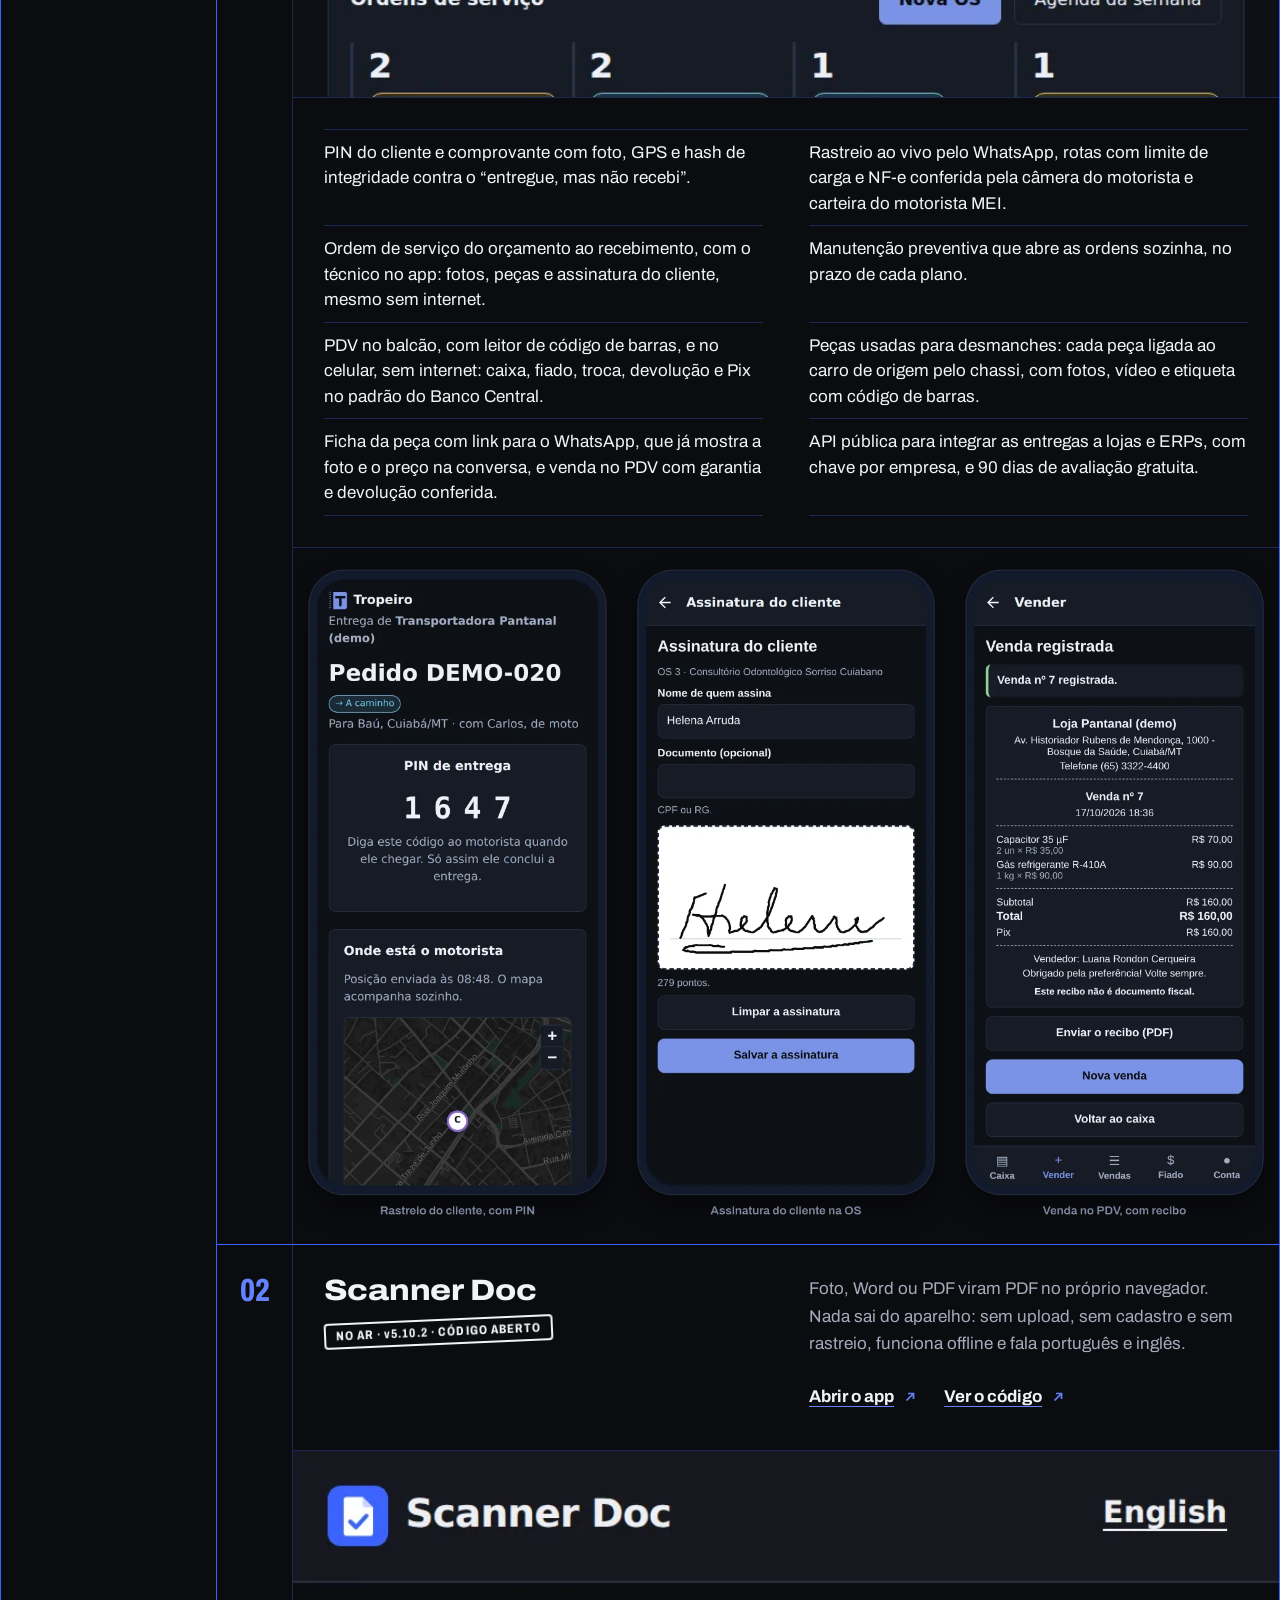
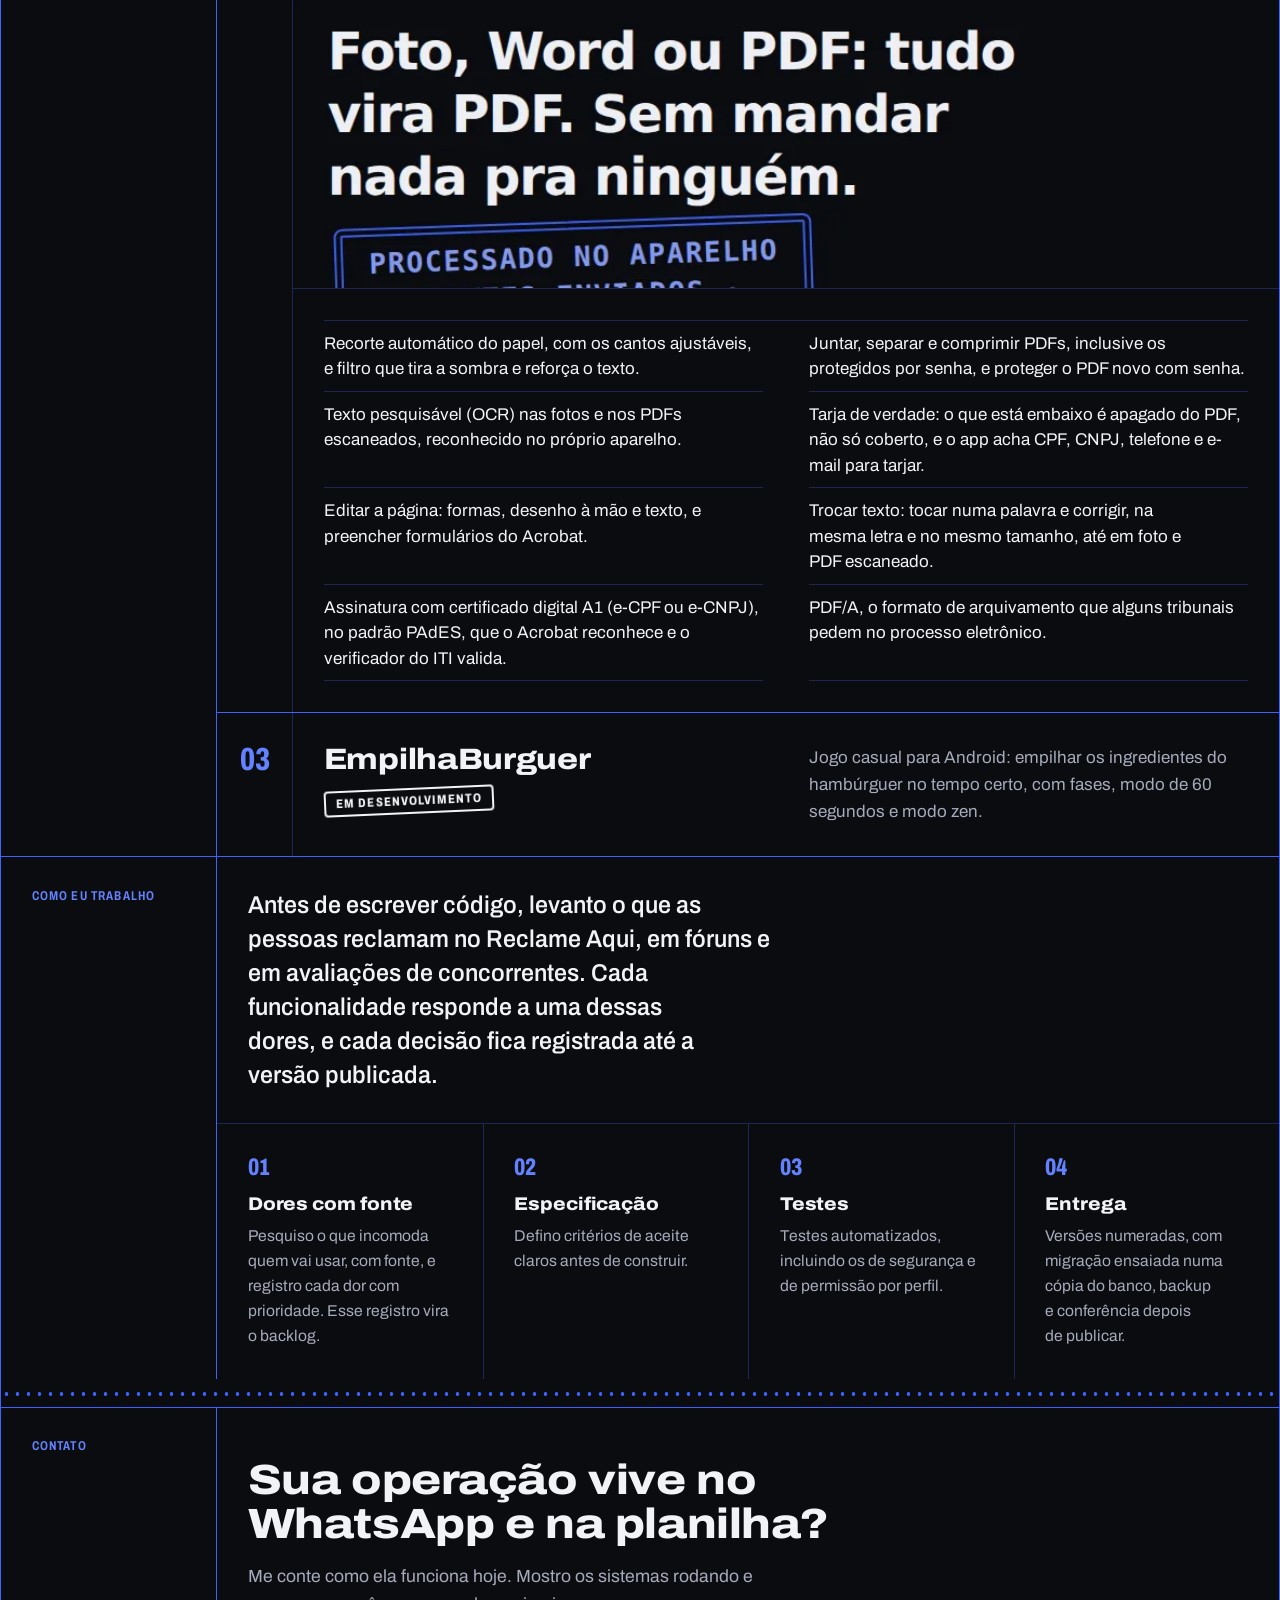
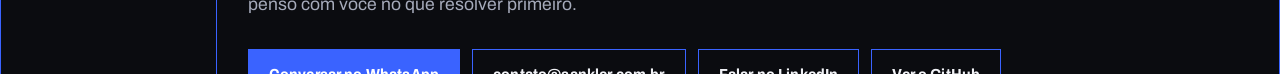
==== commit 35d34025: "feat: Tropeiro 1.20.0 e Scanner Doc 5.10.2, com telas novas (v1.11.0) - Tropeiro: selo na v1.20.0, a" ====
--- a/index.html
+++ b/index.html
@@ -81,7 +81,7 @@
             <div class="item-body item-intro">
               <div class="item-head">
                 <h3 id="titulo-tropeiro">Tropeiro</h3>
-                <p class="stamp">Em produção · <span class="ver">v1.12.1</span></p>
+                <p class="stamp">Em produção · <span class="ver">v1.20.0</span></p>
               </div>
               <div class="item-text">
                 <p>Plataforma para a operação de pequenas e médias empresas: cada uma usa os módulos de que precisa, entre entregas de última milha, ordens de serviço, PDV e peças usadas, com um cadastro só de clientes e de produtos. O mesmo app de celular serve o motorista, o técnico e o vendedor. Começou pelas entregas em Mato Grosso e, em outubro de 2026, substituiu o piloto, o Logística Local &amp; Rotas.</p>
@@ -92,19 +92,19 @@
             <figure class="item-media">
               <picture>
                 <source media="(max-width: 760px)" srcset="assets/img/painel-inicio-escuro-celular.webp" width="912" height="768">
-                <img src="assets/img/painel-inicio-escuro.webp" width="1440" height="900" alt="Início da central do Tropeiro, com os resumos ao vivo do PDV, das ordens de serviço e das entregas da empresa" fetchpriority="high">
+                <img src="assets/img/painel-inicio-escuro.webp" width="1440" height="900" alt="Início da central do Tropeiro, com a navegação lateral por área, o que pede a decisão da central e os resumos ao vivo do PDV e das ordens de serviço" fetchpriority="high">
               </picture>
             </figure>
             <div class="item-body item-more">
               <ul class="lines">
                 <li>PIN do cliente e comprovante com foto, GPS e hash de integridade contra o “entregue, mas não recebi”.</li>
-                <li>Rastreio ao vivo pelo WhatsApp, rotas com limite de carga e NF-e conferida pela câmera do motorista.</li>
+                <li>Rastreio ao vivo pelo WhatsApp, rotas com limite de carga e NF-e conferida pela câmera do motorista e carteira do motorista MEI.</li>
                 <li>Ordem de serviço do orçamento ao recebimento, com o técnico no app: fotos, peças e assinatura do cliente, mesmo sem internet.</li>
                 <li>Manutenção preventiva que abre as ordens sozinha, no prazo de cada plano.</li>
-                <li>PDV no balcão, com leitor de código de barras, e no celular, sem internet: caixa, fiado, troca e devolução.</li>
+                <li>PDV no balcão, com leitor de código de barras, e no celular, sem internet: caixa, fiado, troca, devolução e Pix no padrão do Banco Central.</li>
                 <li>Peças usadas para desmanches: cada peça ligada ao carro de origem pelo chassi, com fotos, vídeo e etiqueta com código de barras.</li>
                 <li>Ficha da peça com link para o WhatsApp, que já mostra a foto e o preço na conversa, e venda no PDV com garantia e devolução conferida.</li>
-                <li>Pix no padrão do Banco Central e carteira do motorista MEI.</li>
+                <li>API pública para integrar as entregas a lojas e ERPs, com chave por empresa, e 90 dias de avaliação gratuita.</li>
               </ul>
             </div>
             <figure class="item-media-end phones" tabindex="0" role="region" aria-label="Telas do app no celular">
@@ -119,10 +119,10 @@
             <div class="item-body item-intro">
               <div class="item-head">
                 <h3 id="titulo-scanner">Scanner Doc</h3>
-                <p class="stamp">No ar · <span class="ver">v3.7.0</span> · código aberto</p>
+                <p class="stamp">No ar · <span class="ver">v5.10.2</span> · código aberto</p>
               </div>
               <div class="item-text">
-                <p>Foto, Word ou PDF viram PDF no próprio navegador. Nada sai do aparelho: sem upload, sem cadastro e sem rastreio, e funciona offline.</p>
+                <p>Foto, Word ou PDF viram PDF no próprio navegador. Nada sai do aparelho: sem upload, sem cadastro e sem rastreio, funciona offline e fala português e inglês.</p>
                 <p class="links">
                   <a class="go" href="https://scanner.sankler.com.br/">Abrir o app</a>
                   <a class="go" href="https://github.com/sanklerbergman/doc-scanner-pdf-engine">Ver o código</a>
@@ -132,7 +132,7 @@
             <figure class="item-media crop-top">
               <picture>
                 <source media="(max-width: 760px)" srcset="assets/img/scanner-escuro-celular.webp" width="912" height="1372">
-                <img src="assets/img/scanner-escuro.webp" width="1280" height="800" loading="lazy" alt="Tela inicial do Scanner Doc: botão para escolher fotos, PDFs ou documentos do Word e a garantia de que nada sai do aparelho">
+                <img src="assets/img/scanner-escuro.webp" width="1280" height="800" loading="lazy" alt="Tela inicial do Scanner Doc: botão para escolher fotos, PDFs ou documentos do Word e o carimbo “processado no aparelho, 0 bytes enviados”">
               </picture>
             </figure>
             <div class="item-body item-more">
@@ -141,7 +141,9 @@
                 <li>Juntar, separar e comprimir PDFs, inclusive os protegidos por senha, e proteger o PDF novo com senha.</li>
                 <li>Texto pesquisável (OCR) nas fotos e nos PDFs escaneados, reconhecido no próprio aparelho.</li>
                 <li>Tarja de verdade: o que está embaixo é apagado do PDF, não só coberto, e o app acha CPF, CNPJ, telefone e e-mail para tarjar.</li>
-                <li>Assinatura com certificado digital A1 (e-CPF ou e-CNPJ), no padrão PAdES, que o Acrobat reconhece.</li>
+                <li>Editar a página: formas, desenho à mão e texto, e preencher formulários do Acrobat.</li>
+                <li>Trocar texto: tocar numa palavra e corrigir, na mesma letra e no mesmo tamanho, até em foto e PDF escaneado.</li>
+                <li>Assinatura com certificado digital A1 (e-CPF ou e-CNPJ), no padrão PAdES, que o Acrobat reconhece e o verificador do ITI valida.</li>
                 <li>PDF/A, o formato de arquivamento que alguns tribunais pedem no processo eletrônico.</li>
               </ul>
             </div>
@@ -203,7 +205,7 @@
 
     <footer class="row foot">
       <div class="row-label"><p>© 2026 <span>Sankler Bergman</span></p></div>
-      <div class="foot-text"><p>Sem cookies. Visitas contadas pelo Cloudflare Web Analytics.</p><p class="version">v1.10.0</p></div>
+      <div class="foot-text"><p>Sem cookies. Visitas contadas pelo Cloudflare Web Analytics.</p><p class="version">v1.11.0</p></div>
     </footer>
   </div>
   <!-- Cloudflare Web Analytics --><script type='module' src='https://static.cloudflareinsights.com/beacon.min.js' data-cf-beacon='{"token": "7807c7852e47422086e274342e7d65ed"}'></script><!-- End Cloudflare Web Analytics -->
